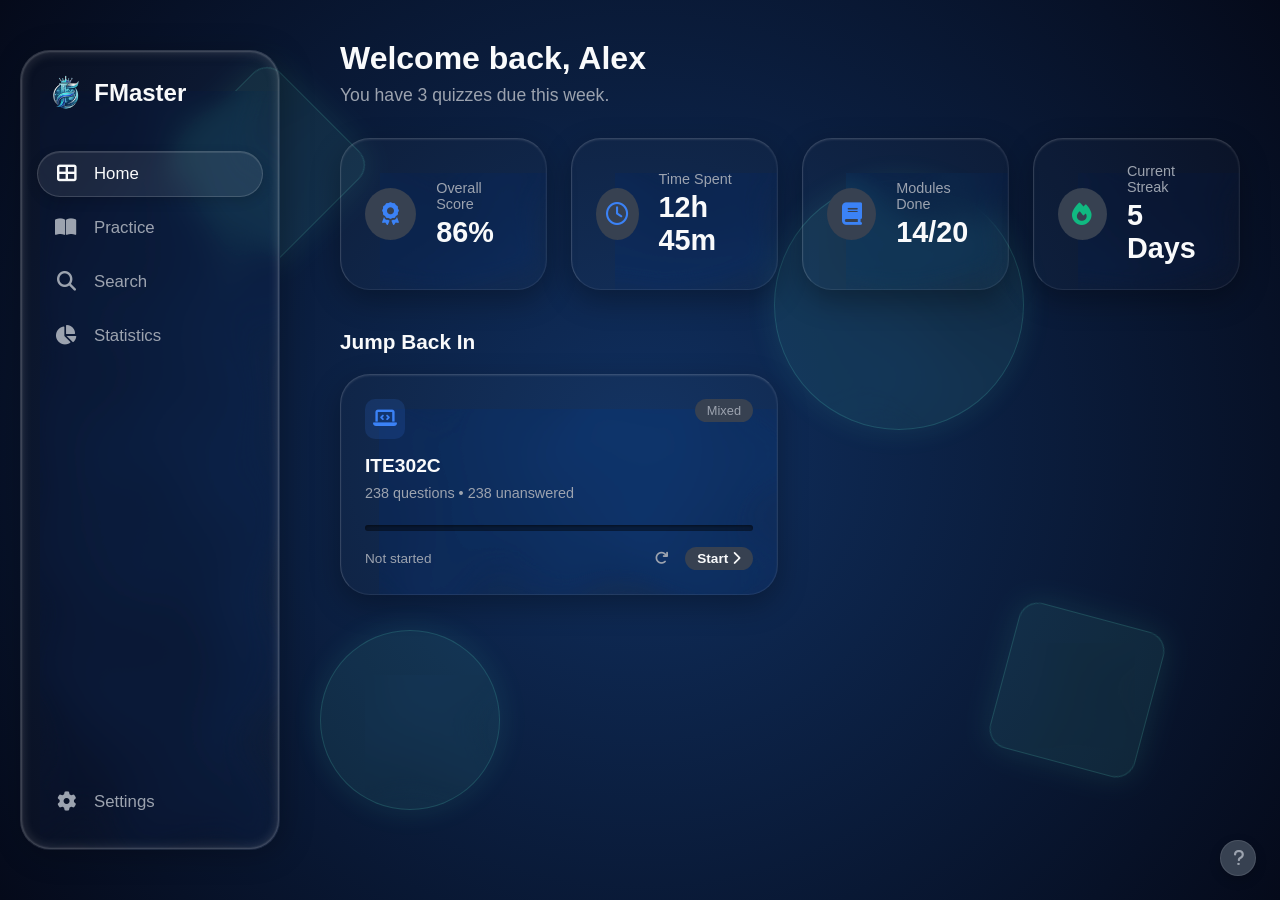
==== quiz-app/pc.html @ 0ef0d70b "Update carousel" ====
<!DOCTYPE html>
<html lang="en">

<head>
    <meta charset="UTF-8">
    <meta name="viewport" content="width=device-width, initial-scale=1.0, maximum-scale=1.0, user-scalable=no">
    <title>FMaster - Ultimate Study Platform</title>
    <script>
        // Chuyển hướng về Mobile nếu chiều rộng < 1024px HOẶC là màn hình cảm ứng
        // (Bảo vệ iPad Pro M1 luôn ở lại phiên bản index.html)
        if (window.innerWidth < 1024 || navigator.maxTouchPoints > 0) {
            window.location.href = "index.html";
        }
    </script>
    <link rel="stylesheet" href="css/stylePC.css">
    <!-- Font Awesome for Icons -->
    <link rel="stylesheet" href="https://cdnjs.cloudflare.com/ajax/libs/font-awesome/6.4.0/css/all.min.css">
</head>

<body>

    <!-- SVG Definitions for Liquid Glass Effect -->
    <svg style="display: none">
        <filter id="de-glass-distortion" x="0%" y="0%" width="100%" height="100%" filterUnits="objectBoundingBox">
            <feTurbulence type="fractalNoise" baseFrequency="0.01 0.01" numOctaves="1" seed="5" result="turbulence">
                <animate attributeName="seed" from="1" to="200" dur="8s" repeatCount="indefinite" />
            </feTurbulence>
            <feComponentTransfer in="turbulence" result="mapped">
                <feFuncR type="gamma" amplitude="1" exponent="10" offset="0.5" />
                <feFuncG type="gamma" amplitude="0" exponent="1" offset="0" />
                <feFuncB type="gamma" amplitude="0" exponent="1" offset="0.5" />
            </feComponentTransfer>
            <feGaussianBlur in="turbulence" stdDeviation="3" result="softMap" />
            <feSpecularLighting in="softMap" surfaceScale="5" specularConstant="1" specularExponent="100"
                lighting-color="white" result="specLight">
                <fePointLight x="-200" y="-200" z="300" />
            </feSpecularLighting>
            <feComposite in="specLight" operator="arithmetic" k1="0" k2="1" k3="1" k4="0" result="litImage" />
            <feDisplacementMap in="SourceGraphic" in2="softMap" scale="150" xChannelSelector="R" yChannelSelector="G" />
        </filter>
    </svg>

    <!-- Background 3D Geometric Shapes -->
    <div class="bg-shapes">
        <div class="shape cube cube-1"></div>
        <div class="shape cube cube-2"></div>
        <div class="shape sphere sphere-1"></div>
        <div class="shape sphere sphere-2"></div>
    </div>

    <!-- SIDEBAR -->
    <aside class="sidebar">
        <div class="logo">
            <img src="img/Logo.png" alt="FMaster Logo" style="height: 36px; width: auto; object-fit: contain;">
            <span>FMaster</span>
        </div>

        <nav class="nav-menu">
            <div class="nav-active-bg"></div>
            <button class="nav-item active" data-target="home-view">
                <i class="fas fa-th-large"></i> Home
            </button>
            <button class="nav-item" data-target="practice-view">
                <i class="fas fa-book-open"></i> Practice
            </button>
            <button class="nav-item" data-target="search-view">
                <i class="fas fa-search"></i> Search
            </button>
            <button class="nav-item" data-target="stats-view">
                <i class="fas fa-chart-pie"></i> Statistics
            </button>
        </nav>

        <button class="nav-item mt-auto" id="btn-settings">
            <i class="fas fa-cog"></i> Settings
        </button>
    </aside>

    <!-- MAIN CONTENT -->
    <main class="main-content">

        <!-- HOME VIEW -->
        <section id="home-view" class="view active">
            <div class="page-header">
                <h1>Welcome back, Alex</h1>
                <p>You have 3 quizzes due this week.</p>
            </div>

            <div class="stats-container">
                <div class="stat-card glass-panel">
                    <div class="stat-icon"><i class="fas fa-award"></i></div>
                    <div class="stat-info">
                        <span>Overall Score</span>
                        <h3>86%</h3>
                    </div>
                </div>
                <div class="stat-card glass-panel">
                    <div class="stat-icon"><i class="far fa-clock"></i></div>
                    <div class="stat-info">
                        <span>Time Spent</span>
                        <h3>12h 45m</h3>
                    </div>
                </div>
                <div class="stat-card glass-panel">
                    <div class="stat-icon"><i class="fas fa-book"></i></div>
                    <div class="stat-info">
                        <span>Modules Done</span>
                        <h3>14/20</h3>
                    </div>
                </div>
                <!-- Thẻ thống kê thứ 4 mới thêm -->
                <div class="stat-card glass-panel">
                    <div class="stat-icon" style="color: var(--success);"><i class="fas fa-fire"></i></div>
                    <div class="stat-info">
                        <span>Current Streak</span>
                        <h3>5 Days</h3>
                    </div>
                </div>
            </div>

            <h2 class="section-title">Jump Back In</h2>
            <div class="jump-back-grid">
                <div class="jump-card glass-panel jump-ite">
                    <div class="jump-header">
                        <div class="jump-icon"><i class="fas fa-laptop-code"></i></div>
                        <span class="jump-badge">Mixed</span>
                    </div>
                    <h3>ITE302C</h3>
                    <p id="jump-ite-subtitle">Total questions • Unfinished</p>
                    <div class="progress-track">
                        <div class="progress-fill" id="jump-ite-progress" style="width: 0%"></div>
                    </div>

                    <div id="jump-ite-resume-info"
                        style="display: none; margin-top: 16px; padding: 12px; background: rgba(255,255,255,0.03); border-radius: 8px; border: 1px solid rgba(255,255,255,0.05);">
                        <div style="font-size: 0.85rem; color: var(--text-muted); margin-bottom: 4px; font-weight: 600;"
                            id="resume-q-title">Resume at Question X:</div>
                        <div style="font-size: 0.9rem; color: var(--text-main); white-space: nowrap; overflow: hidden; text-overflow: ellipsis;"
                            id="resume-q-text">Loading...</div>
                    </div>

                    <div class="jump-footer" style="align-items: center; margin-top: 16px;">
                        <span id="jump-ite-status">Not started</span>
                        <div style="display:flex; gap:8px;">
                            <button id="btn-jump-restart" class="btn-ghost"
                                style="padding: 4px 8px; font-size: 0.85rem;" title="Restart"><i
                                    class="fas fa-redo"></i></button>
                            <button id="btn-jump-continue" class="btn-primary"
                                style="padding: 4px 12px; font-size: 0.85rem;">Start <i
                                    class="fas fa-chevron-right ml-1"></i></button>
                        </div>
                    </div>
                </div>
            </div>
        </section>

        <!-- PRACTICE VIEW -->
        <section id="practice-view" class="view">
            <div class="practice-header" style="justify-content: flex-end;">
                <div style="display:flex; gap: 12px; align-items: center; width: 100%; justify-content: flex-end;">
                    <div class="search-box practice-quick-search">
                        <input type="text" id="quick-search-input" placeholder="Search in quiz..." autocomplete="off">
                        <button class="btn-ghost" id="btn-quick-search" title="Search"><i
                                class="fas fa-search"></i></button>
                        <div id="quick-search-dropdown" class="quick-search-dropdown"></div>
                    </div>
                </div>
            </div>

            <div class="carousel-wrapper" id="carousel-container">
                <button class="carousel-arrow left-arrow" id="btn-carousel-prev" title="Previous Question">
                    <i class="fas fa-chevron-left"></i>
                </button>

                <div class="question-container glass-panel" id="question-card">
                    <div
                        style="display: flex; justify-content: space-between; align-items: flex-start; margin-bottom: 16px;">
                        <div class="question-indicator"
                            style="color: var(--text-muted); font-size: 0.85rem; font-weight: 600; letter-spacing: 1px; padding-top: 8px;">
                        </div>
                        <div style="display: flex; gap: 12px;">
                            <button class="btn-action" id="btn-favorite" title="Favorite">
                                <i class="fas fa-star"></i>
                            </button>
                            <button class="btn-action" id="btn-note" title="Note">
                                <i class="fas fa-sticky-note"></i>
                            </button>
                        </div>
                    </div>
                    <h2 class="question-text">
                        Which organelle is primarily responsible for the production of ATP (adenosine triphosphate) in a
                        eukaryotic cell?
                    </h2>

                    <div class="options-list">
                        <button class="option-btn">Mitochondria</button>
                        <button class="option-btn">Nucleus</button>
                        <button class="option-btn">Ribosome</button>
                        <button class="option-btn">Endoplasmic Reticulum</button>
                    </div>

                    <!-- Note Area -->
                    <div id="note-area-container"
                        style="display: none; margin-top: 16px; margin-bottom: 24px; animation: fadeIn 0.3s ease;">
                        <textarea id="question-note-textarea" placeholder="Type your notes here..." rows="3"></textarea>
                    </div>

                    <div class="practice-actions flex-center">
                        <button class="btn-primary" id="btn-submit" style="width: 200px;">Submit</button>
                    </div>
                </div>

                <button class="carousel-arrow right-arrow" id="btn-carousel-next" title="Next Question">
                    <i class="fas fa-chevron-right"></i>
                </button>
            </div>
        </section>

        <!-- SEARCH / BANK VIEW -->
        <section id="search-view" class="view">
            <div class="search-header flex justify-between items-center mb-6">
                <h1 style="font-size: 2rem; font-weight: 700;">Question Explorer</h1>
                <div class="search-box" id="main-search-container">
                    <input type="text" id="search-input" placeholder="Search keywords or ID..." autocomplete="off">
                    <button class="btn-ghost" id="btn-main-search" title="Search"><i class="fas fa-search"></i></button>
                </div>
            </div>

            <div class="filter-pills segmented-control" id="search-filter-pills">
                <div class="pill-active-bg"></div>
                <button class="pill active" data-filter="all">All</button>
                <button class="pill" data-filter="correct">Correct</button>
                <button class="pill" data-filter="incorrect">Incorrect</button>
                <button class="pill" data-filter="unanswered">Unanswered</button>
                <button class="pill" data-filter="favorites">Favorites</button>
                <button class="pill" data-filter="notes">Notes</button>
            </div>

            <div class="search-results" id="search-results-list">
                <!-- Dynamic search results go here -->
            </div>
        </section>

        <!-- STATISTICS VIEW -->
        <section id="stats-view" class="view">
            <div class="bank-header-row">
                <h1 style="font-size: 2rem; font-weight: 700;">Performance Dashboard</h1>
                <div class="filter-pills segmented-control" style="margin-bottom: 0;">
                    <div class="pill-active-bg"></div>
                    <button class="pill active">All Subjects</button>
                    <button class="pill">ITE302C</button>
                </div>
            </div>

            <!-- Detailed Metrics Grid (5 columns) -->
            <div class="stats-container grid-5">
                <div class="stat-card glass-panel flex-col-center" data-type="correct" style="cursor: pointer;">
                    <div class="stat-icon" style="color: var(--success);"><i class="fas fa-check"></i></div>
                    <h3 id="stat-correct">0</h3>
                    <span>Correct</span>
                </div>
                <div class="stat-card glass-panel flex-col-center" data-type="incorrect" style="cursor: pointer;">
                    <div class="stat-icon" style="color: var(--danger);"><i class="fas fa-times"></i></div>
                    <h3 id="stat-incorrect">0</h3>
                    <span>Incorrect</span>
                </div>
                <div class="stat-card glass-panel flex-col-center" data-type="unanswered" style="cursor: pointer;">
                    <div class="stat-icon" style="color: var(--text-muted);"><i class="fas fa-minus"></i></div>
                    <h3 id="stat-unanswered">0</h3>
                    <span>Unanswered</span>
                </div>
                <div class="stat-card glass-panel flex-col-center" data-type="favorites" style="cursor: pointer;">
                    <div class="stat-icon" style="color: #f59e0b;"><i class="fas fa-star"></i></div>
                    <h3 id="stat-favorites">0</h3>
                    <span>Favorites</span>
                </div>
                <div class="stat-card glass-panel flex-col-center" data-type="notes" style="cursor: pointer;">
                    <div class="stat-icon" style="color: var(--primary);"><i class="fas fa-sticky-note"></i></div>
                    <h3 id="stat-notes">0</h3>
                    <span>Notes</span>
                </div>
            </div>

            <h2 class="section-title mt-4">Accuracy Breakdown</h2>
            <div class="chart-container glass-panel">
                <div class="bar-chart" id="stats-chart">
                    <!-- Dynamic Bars go here -->
                </div>
            </div>
        </section>

    </main>

    <!-- Support Help Icon (Bottom Right) -->
    <div id="btn-help"
        style="position: fixed; bottom: 24px; right: 24px; width: 36px; height: 36px; background-color: var(--surface-highlight); border-radius: 50%; display: flex; align-items: center; justify-content: center; cursor: pointer; border: 1px solid rgba(255,255,255,0.1); box-shadow: 0 4px 12px rgba(0,0,0,0.2); z-index: 50;">
        <i class="fas fa-question" style="color: var(--text-muted); font-size: 1.1rem; transition: color 0.2s;"
            onmouseover="this.style.color='var(--text-main)'" onmouseout="this.style.color='var(--text-muted)'"></i>
    </div>

    <!-- Detail Modal -->
    <div id="detail-modal" class="modal-overlay">
        <div class="modal-content glass-panel">
            <div class="modal-header">
                <h2 id="modal-title">Details</h2>
                <button class="btn-ghost" id="btn-close-modal"><i class="fas fa-times"></i></button>
            </div>
            <div class="modal-body" id="modal-list">
                <!-- Items list -->
            </div>
        </div>
    </div>

    <!-- Confirm Reset Modal -->
    <div id="confirm-reset-modal" class="modal-overlay">
        <div class="modal-content glass-panel"
            style="width: 420px; text-align: center; background: rgba(15, 23, 42, 0.7); border: 1px solid rgba(255,255,255,0.05); padding: 32px 24px; box-shadow: 0 25px 50px -12px rgba(0,0,0,0.5);">
            <div class="modal-body" style="padding: 0;">
                <div
                    style="font-size: 3.5rem; color: var(--danger); margin-bottom: 20px; filter: drop-shadow(0 0 12px rgba(239, 68, 68, 0.4));">
                    <i class="fas fa-exclamation-circle"></i>
                </div>
                <h2 style="font-size: 1.5rem; margin-bottom: 12px; font-weight: 600;">Reset All Progress?</h2>
                <p style="color: var(--text-muted); margin-bottom: 28px; line-height: 1.5;">This action cannot be
                    undone. All your correct, incorrect, and unanswered statistics will be permanently wiped out.</p>
                <div style="display: flex; gap: 12px; justify-content: center;">
                    <button class="btn-ghost" id="btn-cancel-reset"
                        style="flex: 1; padding: 12px; border-radius: var(--radius-md); background: rgba(255,255,255,0.05);">Cancel</button>
                    <button class="btn-primary" id="btn-confirm-reset"
                        style="flex: 1; padding: 12px; border-radius: var(--radius-md); background: var(--danger); border-color: var(--danger); font-weight: 600;">Yes,
                        Reset</button>
                </div>
            </div>
        </div>
    </div>

    <!-- Help Modal -->
    <div id="help-modal" class="modal-overlay">
        <div class="modal-content glass-panel" style="width: 500px;">
            <div class="modal-header">
                <h2>Keyboard Shortcuts</h2>
                <button class="btn-ghost" id="btn-close-help-modal"><i class="fas fa-times"></i></button>
            </div>
            <div class="modal-body" style="padding: 20px;">
                <ul style="list-style: none; padding: 0; margin: 0; display: flex; flex-direction: column; gap: 16px;">
                    <li
                        style="display: flex; align-items: center; justify-content: space-between; border-bottom: 1px solid rgba(255,255,255,0.05); padding-bottom: 12px;">
                        <span style="color: var(--text-main);">Navigate Options</span>
                        <div style="display: flex; gap: 8px;">
                            <kbd
                                style="background: rgba(255,255,255,0.1); padding: 4px 10px; border-radius: 4px; border: 1px solid rgba(255,255,255,0.2); font-family: monospace;">↑</kbd>
                            <kbd
                                style="background: rgba(255,255,255,0.1); padding: 4px 10px; border-radius: 4px; border: 1px solid rgba(255,255,255,0.2); font-family: monospace;">↓</kbd>
                        </div>
                    </li>
                    <li
                        style="display: flex; align-items: center; justify-content: space-between; border-bottom: 1px solid rgba(255,255,255,0.05); padding-bottom: 12px;">
                        <span style="color: var(--text-main);">Select/Toggle Answer (Single & Multiple Choice)</span>
                        <kbd
                            style="background: rgba(255,255,255,0.1); padding: 4px 10px; border-radius: 4px; border: 1px solid rgba(255,255,255,0.2); font-family: monospace;">Enter</kbd>
                    </li>
                    <li
                        style="display: flex; align-items: center; justify-content: space-between; border-bottom: 1px solid rgba(255,255,255,0.05); padding-bottom: 12px;">
                        <span style="color: var(--text-main);">Submit Answer</span>
                        <kbd
                            style="background: rgba(255,255,255,0.1); padding: 4px 10px; border-radius: 4px; border: 1px solid rgba(255,255,255,0.2); font-family: monospace;">Space</kbd>
                    </li>
                    <li
                        style="display: flex; align-items: center; justify-content: space-between; border-bottom: 1px solid rgba(255,255,255,0.05); padding-bottom: 12px;">
                        <span style="color: var(--text-main);">Reveal Answer (No Score)</span>
                        <kbd
                            style="background: rgba(255,255,255,0.1); padding: 4px 10px; border-radius: 4px; border: 1px solid rgba(255,255,255,0.2); font-family: monospace;">Shift</kbd>
                    </li>
                    <li style="display: flex; align-items: center; justify-content: space-between;">
                        <span style="color: var(--text-main);">Previous/Next Question</span>
                        <div style="display: flex; gap: 8px;">
                            <kbd
                                style="background: rgba(255,255,255,0.1); padding: 4px 10px; border-radius: 4px; border: 1px solid rgba(255,255,255,0.2); font-family: monospace;">←</kbd>
                            <kbd
                                style="background: rgba(255,255,255,0.1); padding: 4px 10px; border-radius: 4px; border: 1px solid rgba(255,255,255,0.2); font-family: monospace;">→</kbd>
                        </div>
                    </li>
                </ul>
            </div>
        </div>
    </div>

    <!-- Toast Container -->
    <div id="toast-container"></div>

    <!-- Scripts -->
    <script src="js/pc.js"></script>
</body>

</html>
---- quiz-app/css/stylePC.css ----
:root {
    --bg-color: #0b1120;
    --sidebar-bg: #111827;
    --surface-color: #1f2937;
    --surface-highlight: #374151;

    --primary: #3b82f6;
    --primary-hover: #2563eb;
    --primary-subtle: rgba(59, 130, 246, 0.15);

    --cyan: #06b6d4;
    --success: #10b981;
    --danger: #ef4444;

    --text-main: #f9fafb;
    --text-muted: #9ca3af;

    --border-color: rgba(255, 255, 255, 0.05);

    --sidebar-width: 260px;
    --radius-md: 24px;
    --radius-lg: 30px;
    --radius-xl: 30px;
    --radius-full: 9999px;

    --glass-frost: 0.1;
    --glass-saturation: 1.2;
}

* {
    box-sizing: border-box;
    margin: 0;
    padding: 0;
    -ms-overflow-style: none;
    scrollbar-width: none;
    font-family: -apple-system, BlinkMacSystemFont, "Segoe UI", Roboto, Helvetica, Arial, sans-serif;
}

*::-webkit-scrollbar {
    display: none;
}

body {
    background: radial-gradient(circle at center, #103060 0%, #050A1A 100%);
    background-attachment: fixed;
    color: var(--text-main);
    display: flex;
    height: 100vh;
    overflow: hidden;
    position: relative;
    z-index: 0;
}

/* Background 3D Geometric Shapes */
.bg-shapes {
    position: absolute;
    top: 0;
    left: 0;
    width: 100%;
    height: 100%;
    overflow: hidden;
    z-index: -1;
    pointer-events: none;
}

.bg-shapes .shape {
    position: absolute;
    background: rgba(100, 255, 218, 0.08);
    /* Very subtle blue cyan glow */
    backdrop-filter: blur(8px) url(#de-glass-distortion);
    border: 1px solid rgba(100, 255, 218, 0.15);
    box-shadow: 0 0 30px rgba(100, 255, 218, 0.1);
}

.bg-shapes .cube {
    width: 150px;
    height: 150px;
    transform: rotate(45deg);
    border-radius: 20px;
}

.bg-shapes .sphere {
    border-radius: 50%;
}

.cube-1 {
    top: 10%;
    left: 15%;
    width: 200px;
    height: 200px;
}

.cube-2 {
    bottom: 15%;
    right: 10%;
    width: 120px;
    height: 120px;
    transform: rotate(15deg) !important;
}

.sphere-1 {
    top: 20%;
    right: 20%;
    width: 250px;
    height: 250px;
}

.sphere-2 {
    bottom: 10%;
    left: 25%;
    width: 180px;
    height: 180px;
}

/* Glass Panel Utility (Sidebar / Default) */
.glass-panel {
    background: rgba(255, 255, 255, 0.02);
    backdrop-filter: blur(15px) saturate(120%) url(#de-glass-distortion);
    -webkit-backdrop-filter: blur(15px) saturate(120%) url(#de-glass-distortion);
    border: 1px solid rgba(255, 255, 255, 0.08);
    border-top: 1px solid rgba(255, 255, 255, 0.15);
    border-left: 1px solid rgba(255, 255, 255, 0.15);
    box-shadow: 0 10px 30px rgba(0, 0, 0, 0.3), inset 0 1px 2px rgba(255, 255, 255, 0.1);
    transition: all 0.4s cubic-bezier(0.25, 1, 0.5, 1);
}

/* Typography & Utilities */
.text-cyan {
    color: var(--cyan);
}

.text-muted {
    color: var(--text-muted);
}

.text-primary {
    color: var(--primary);
}

.font-bold {
    font-weight: 700;
}

.font-semibold {
    font-weight: 600;
}

.mb-2 {
    margin-bottom: 8px;
}

.mb-4 {
    margin-bottom: 16px;
}

.mb-6 {
    margin-bottom: 24px;
}

.mt-4 {
    margin-top: 16px;
}

.flex {
    display: flex;
}

.items-center {
    align-items: center;
}

.justify-between {
    justify-content: space-between;
}

.gap-2 {
    gap: 8px;
}

.gap-4 {
    gap: 16px;
}

/* Layout */
.sidebar {
    width: var(--sidebar-width);
    background: rgba(255, 255, 255, 0.02);
    backdrop-filter: blur(20px) saturate(120%) url(#de-glass-distortion);
    -webkit-backdrop-filter: blur(20px) saturate(120%) url(#de-glass-distortion);
    border: 1px solid rgba(255, 255, 255, 0.08);
    border-top: 1px solid rgba(255, 255, 255, 0.15);
    border-left: 1px solid rgba(255, 255, 255, 0.15);
    display: flex;
    flex-direction: column;
    padding: 24px 16px;
    height: calc(100vh - 100px);
    margin: 50px 20px;
    border-radius: var(--radius-xl);
    box-shadow: inset 0 0 2px 1px #ffffff33, inset 0 0 10px 4px #ffffff1a, inset 0 4px 16px #11111a0d, 4px 4px 30px rgba(0, 0, 0, 0.25);
}

.main-content {
    flex: 1;
    display: flex;
    flex-direction: column;
    height: 100vh;
    overflow-y: auto;
    position: relative;
}

/* Sidebar Components */
.logo {
    display: flex;
    align-items: center;
    gap: 12px;
    font-size: 1.5rem;
    font-weight: 700;
    color: var(--text-main);
    margin-bottom: 40px;
    padding: 0 12px;
}

.logo-icon {
    width: 36px;
    height: 36px;
    background-color: var(--primary);
    border-radius: var(--radius-md);
    display: flex;
    align-items: center;
    justify-content: center;
    font-size: 1.2rem;
}

.nav-menu {
    display: flex;
    flex-direction: column;
    gap: 8px;
    flex: 1;
    position: relative;
}

.nav-active-bg {
    position: absolute;
    top: 0;
    left: 0;
    width: 100%;
    /* Default height for a nav item, though JS can update it if needed. 
       Usually padding 12px + line-height ~24px = 48px */
    height: 48px;
    background-color: rgba(255, 255, 255, 0.08);
    border: 1px solid rgba(255, 255, 255, 0.15);
    box-shadow: inset 0 1px 0 rgba(255, 255, 255, 0.1), 0 4px 12px rgba(0, 0, 0, 0.15);
    border-radius: var(--radius-full);
    transition: transform 0.4s cubic-bezier(0.34, 1.56, 0.64, 1);
    z-index: 0;
    pointer-events: none;
}

.nav-item {
    display: flex;
    align-items: center;
    gap: 16px;
    padding: 12px 16px;
    border-radius: var(--radius-full);
    color: var(--text-muted);
    font-size: 1.05rem;
    font-weight: 500;
    cursor: pointer;
    transition: all 0.2s;
    border: 1px solid transparent;
    background: transparent;
    text-align: left;
    width: 100%;
    position: relative;
    z-index: 1;
}

.nav-item:hover {
    color: var(--text-main);
    background-color: rgba(255, 255, 255, 0.05);
    transform: scale(0.98);
}

.nav-item.active {
    color: var(--text-main);
    background-color: transparent;
    border-color: transparent;
    box-shadow: none;
}

.nav-item i {
    font-size: 1.2rem;
    width: 24px;
    text-align: center;
}

/* Views Container */
.view {
    display: none;
    padding: 40px;
}

.view.active {
    display: block;
    animation: viewFadeIn 0.5s cubic-bezier(0.16, 1, 0.3, 1) forwards;
}

@keyframes viewFadeIn {
    from {
        opacity: 0;
        transform: scale(0.98) translateY(15px);
    }

    to {
        opacity: 1;
        transform: scale(1) translateY(0);
    }
}

/* Apple-style Staggered Animations */
.stagger-item {
    opacity: 0;
    transform: translateY(20px);
    animation: fadeUpStagger 0.6s cubic-bezier(0.16, 1, 0.3, 1) forwards;
}

@keyframes fadeUpStagger {
    to {
        opacity: 1;
        transform: translateY(0);
    }
}

.scale-in-item {
    opacity: 0;
    transform: scale(0.95);
    animation: scaleIn 0.5s cubic-bezier(0.16, 1, 0.3, 1) forwards;
}

@keyframes scaleIn {
    to {
        opacity: 1;
        transform: scale(1);
    }
}

/* Micro-interaction for buttons */
.btn-primary:active,
.btn-ghost:active,
.option-btn:active,
.pill:active,
.stat-card:active,
.jump-card:active {
    transform: scale(0.96);
    transition: transform 0.1s cubic-bezier(0.4, 0, 0.2, 1);
}

/* Dashboard Cards */
.page-header {
    margin-bottom: 32px;
}

.page-header h1 {
    font-size: 2rem;
    font-weight: 700;
    margin-bottom: 8px;
}

.page-header p {
    color: var(--text-muted);
    font-size: 1.1rem;
}

.stats-container {
    display: grid;
    grid-template-columns: repeat(4, 1fr);
    gap: 24px;
    margin-bottom: 40px;
}

.stat-card {
    border-radius: var(--radius-lg);
    padding: 24px;
    display: flex;
    align-items: center;
    gap: 20px;
    transition: transform 0.3s ease, box-shadow 0.3s ease;
}

.stat-card:hover {
    transform: translateY(-4px);
    box-shadow: 0 15px 35px rgba(0, 0, 0, 0.3);
    border-color: rgba(255, 255, 255, 0.2);
    background: rgba(255, 255, 255, 0.06);
}

.stat-icon {
    width: 52px;
    height: 52px;
    border-radius: 50%;
    background-color: var(--surface-highlight);
    display: flex;
    align-items: center;
    justify-content: center;
    font-size: 1.4rem;
    color: var(--primary);
}

.stat-info span {
    display: block;
    color: var(--text-muted);
    font-size: 0.9rem;
    margin-bottom: 4px;
}

.stat-info h3 {
    font-size: 1.8rem;
    font-weight: 700;
}

.section-title {
    font-size: 1.3rem;
    font-weight: 600;
    margin-bottom: 20px;
}

.jump-back-grid {
    display: grid;
    grid-template-columns: repeat(2, 1fr);
    gap: 24px;
}

.jump-card {
    border-radius: var(--radius-lg);
    padding: 24px;
    position: relative;
    cursor: pointer;
    transition: transform 0.3s ease, box-shadow 0.3s ease, border-color 0.3s ease;
}

.jump-card:hover {
    transform: translateY(-4px);
    box-shadow: 0 15px 35px rgba(0, 0, 0, 0.3);
    border-color: var(--primary);
    background: rgba(255, 255, 255, 0.06);
}

.jump-header {
    display: flex;
    justify-content: space-between;
    align-items: flex-start;
    margin-bottom: 16px;
}

.jump-icon {
    width: 40px;
    height: 40px;
    border-radius: 10px;
    background-color: var(--primary-subtle);
    color: var(--primary);
    display: flex;
    align-items: center;
    justify-content: center;
    font-size: 1.2rem;
}

.jump-badge {
    background-color: var(--surface-highlight);
    color: var(--text-muted);
    padding: 4px 12px;
    border-radius: var(--radius-full);
    font-size: 0.8rem;
}

.jump-card h3 {
    font-size: 1.2rem;
    margin-bottom: 8px;
}

.jump-card p {
    color: var(--text-muted);
    font-size: 0.9rem;
    margin-bottom: 24px;
}

.progress-track {
    width: 100%;
    height: 6px;
    background-color: rgba(0, 0, 0, 0.4);
    border-radius: var(--radius-full);
    margin-bottom: 12px;
    overflow: hidden;
    box-shadow: inset 0 1px 3px rgba(0, 0, 0, 0.5);
}

.progress-fill {
    height: 100%;
    background: linear-gradient(90deg, var(--cyan) 0%, #00F2FE 100%);
    border-radius: var(--radius-full);
    box-shadow: 0 0 10px rgba(0, 242, 254, 0.5);
}

.jump-footer {
    display: flex;
    justify-content: space-between;
    color: var(--text-muted);
    font-size: 0.85rem;
}

.jump-footer span:last-child {
    color: var(--text-main);
}

/* Quick Search Dropdown */

.quick-search-dropdown {
    position: absolute;
    top: calc(100% + 8px);
    right: 0;
    width: 320px;
    max-height: 300px;
    overflow-y: auto;
    background: rgba(15, 23, 42, 0.95);
    backdrop-filter: blur(16px) url(#de-glass-distortion);
    -webkit-backdrop-filter: blur(16px) url(#de-glass-distortion);
    border: 1px solid rgba(255, 255, 255, 0.1);
    border-radius: var(--radius-md);
    box-shadow: 0 10px 25px rgba(0, 0, 0, 0.5);
    z-index: 1000;
    display: none;
    flex-direction: column;
}

.quick-search-dropdown.active {
    display: flex;
    animation: fadeIn 0.2s ease;
}

.quick-search-item {
    padding: 12px 16px;
    border-bottom: 1px solid rgba(255, 255, 255, 0.05);
    cursor: pointer;
    transition: background 0.2s;
}

.quick-search-item:last-child {
    border-bottom: none;
}

.quick-search-item:hover {
    background: rgba(255, 255, 255, 0.1);
}

.quick-search-item h5 {
    margin: 0 0 4px 0;
    font-size: 0.9rem;
    font-weight: 600;
    color: var(--primary);
}

.quick-search-item p {
    margin: 0;
    font-size: 0.85rem;
    color: var(--text-muted);
    white-space: nowrap;
    overflow: hidden;
    text-overflow: ellipsis;
}

#question-note-textarea {
    width: 100%;
    background: rgba(15, 23, 42, 0.4);
    border: 1px solid rgba(255, 255, 255, 0.05);
    border-radius: var(--radius-md);
    padding: 16px;
    color: var(--text-main);
    font-size: 0.95rem;
    font-family: inherit;
    resize: vertical;
    outline: none;
    transition: all 0.3s ease;
}

#question-note-textarea:focus {
    border-color: var(--primary);
    background: rgba(15, 23, 42, 0.6);
    box-shadow: 0 0 15px rgba(59, 130, 246, 0.2);
}

#question-note-textarea::placeholder {
    color: var(--text-muted);
}

/* Practice View */
.practice-header {
    display: flex;
    justify-content: space-between;
    align-items: center;
    margin-bottom: 32px;
}

.question-indicator {
    font-weight: 600;
    color: var(--text-muted);
    letter-spacing: 1px;
    font-size: 0.9rem;
    text-transform: uppercase;
}

.timer {
    background-color: var(--surface-highlight);
    padding: 8px 16px;
    border-radius: var(--radius-full);
    font-size: 0.9rem;
    font-weight: 600;
}

.question-container {
    border-radius: var(--radius-xl);
    padding: 50px;
    max-width: 1200px;
    margin: 0 auto;
    background: rgba(255, 255, 255, 0.02) !important;
    backdrop-filter: blur(20px) saturate(120%) url(#de-glass-distortion) !important;
    -webkit-backdrop-filter: blur(20px) saturate(120%) url(#de-glass-distortion) !important;
    border: 1px solid rgba(255, 255, 255, 0.08) !important;
    border-top: 1px solid rgba(255, 255, 255, 0.15) !important;
    border-left: 1px solid rgba(255, 255, 255, 0.15) !important;
    box-shadow: inset 0 0 2px 1px #ffffff33, inset 0 0 10px 4px #ffffff1a, inset 0 4px 16px #11111a0d, 0 0 25px rgba(100, 255, 218, 0.08) !important;
}

.question-text {
    font-size: 1.5rem;
    font-weight: 600;
    line-height: 1.5;
    margin-bottom: 40px;
}

.options-list {
    display: flex;
    flex-direction: column;
    gap: 16px;
}

.option-btn {
    width: 100%;
    text-align: left;
    padding: 20px 24px;
    background-color: rgba(255, 255, 255, 0.03);
    backdrop-filter: blur(5px) url(#de-glass-distortion);
    -webkit-backdrop-filter: blur(5px) url(#de-glass-distortion);
    border: 1px solid rgba(255, 255, 255, 0.05);
    border-radius: var(--radius-md);
    color: var(--text-main);
    font-size: 1.1rem;
    cursor: pointer;
    transition: all 0.3s cubic-bezier(0.4, 0, 0.2, 1);
    font-weight: 500;
}

.option-btn:hover,
.option-btn.focused {
    border-color: rgba(100, 255, 218, 0.3);
    background-color: rgba(255, 255, 255, 0.06);
    transform: translateY(-2px);
    box-shadow: 0 4px 15px rgba(0, 0, 0, 0.2);
}

.option-btn.selected {
    border-color: #00F2FE;
    background-color: rgba(0, 242, 254, 0.08);
    box-shadow: 0 0 15px rgba(0, 242, 254, 0.4), inset 0 0 10px rgba(0, 242, 254, 0.1);
}

.option-btn.correct {
    border-color: var(--success) !important;
    background-color: rgba(16, 185, 129, 0.15) !important;
    box-shadow: 0 0 15px rgba(16, 185, 129, 0.3) !important;
}

.option-btn.incorrect {
    border-color: var(--danger) !important;
    background-color: rgba(239, 68, 68, 0.15) !important;
    box-shadow: 0 0 15px rgba(239, 68, 68, 0.3) !important;
}

.option-btn:disabled {
    cursor: default;
    transform: none !important;
}

.practice-actions {
    display: flex;
    justify-content: space-between;
    margin-top: 40px;
    max-width: 900px;
    margin: 40px auto 0;
}

.btn-ghost {
    background: transparent;
    color: var(--text-muted);
    border: none;
    font-size: 1rem;
    cursor: pointer;
    font-weight: 600;
}

.btn-action {
    background: rgba(255, 255, 255, 0.05);
    backdrop-filter: blur(12px) saturate(120%) url(#de-glass-distortion);
    -webkit-backdrop-filter: blur(12px) saturate(120%) url(#de-glass-distortion);
    border: 1px solid rgba(255, 255, 255, 0.1);
    border-top: 1px solid rgba(255, 255, 255, 0.2);
    box-shadow: inset 0 1px 0 rgba(255, 255, 255, 0.1), 0 4px 10px rgba(0, 0, 0, 0.1);
    color: var(--text-muted);
    width: 40px;
    height: 40px;
    border-radius: 50%;
    display: flex;
    align-items: center;
    justify-content: center;
    font-size: 1.1rem;
    cursor: pointer;
    transition: all 0.3s cubic-bezier(0.34, 1.56, 0.64, 1);
}

.btn-action:hover {
    background: rgba(255, 255, 255, 0.15);
    color: var(--text-main);
    transform: translateY(-2px);
    box-shadow: 0 6px 16px rgba(0, 0, 0, 0.2);
    border: 1px solid rgba(255, 255, 255, 0.3);
}

.btn-action:active {
    transform: scale(0.92);
}

.btn-primary {
    background: var(--surface-highlight);
    color: var(--text-main);
    padding: 12px 32px;
    border-radius: var(--radius-full);
    border: none;
    font-size: 1rem;
    cursor: pointer;
    font-weight: 600;
    transition: 0.2s;
}

.btn-primary:hover {
    background: var(--primary);
}

#btn-submit {
    background: rgba(15, 23, 42, 0.45);
    backdrop-filter: blur(24px) saturate(120%) url(#de-glass-distortion);
    -webkit-backdrop-filter: blur(24px) saturate(120%) url(#de-glass-distortion);
    border: 1px solid rgba(255, 255, 255, 0.15);
    border-top: 1px solid rgba(255, 255, 255, 0.3);
    box-shadow: inset 0 1px 0 rgba(255, 255, 255, 0.1), 0 4px 12px rgba(0, 0, 0, 0.2);
    color: var(--primary);
    transition: all 0.4s cubic-bezier(0.34, 1.56, 0.64, 1);
    font-weight: 600;
}

#btn-submit:hover {
    background: rgba(59, 130, 246, 0.25);
    transform: translateY(-2px) scale(1.02);
    box-shadow: inset 0 1px 0 rgba(255, 255, 255, 0.2), 0 8px 24px rgba(59, 130, 246, 0.3);
    border-color: rgba(59, 130, 246, 0.4);
    color: #fff;
}

/* Bank View */
.bank-header-row {
    display: flex;
    justify-content: space-between;
    align-items: center;
    margin-bottom: 32px;
}

/* --- Search View Styles --- */
.search-header {
    display: flex;
    justify-content: space-between;
    align-items: center;
    margin-bottom: 32px;
}

.search-header h1 {
    font-size: 2.2rem;
    font-weight: 700;
    margin: 0;
    color: var(--text-main);
}


.filter-pills {
    display: inline-flex;
    background: rgba(255, 255, 255, 0.02);
    backdrop-filter: blur(20px) saturate(120%) url(#de-glass-distortion);
    -webkit-backdrop-filter: blur(20px) saturate(120%) url(#de-glass-distortion);
    border: 1px solid rgba(255, 255, 255, 0.08);
    border-top: 1px solid rgba(255, 255, 255, 0.15);
    border-left: 1px solid rgba(255, 255, 255, 0.15);
    border-radius: var(--radius-full);
    padding: 6px;
    position: relative;
    box-shadow: inset 0 1px 2px rgba(255, 255, 255, 0.1), 0 4px 15px rgba(0, 0, 0, 0.1);
    margin-bottom: 24px;
}

.pill-active-bg {
    position: absolute;
    top: 6px;
    bottom: 6px;
    left: 0;
    width: 0;
    background: linear-gradient(135deg, rgba(255, 255, 255, 0.12) 0%, rgba(255, 255, 255, 0.03) 100%);
    backdrop-filter: blur(10px) url(#de-glass-distortion);
    -webkit-backdrop-filter: blur(10px) url(#de-glass-distortion);
    border: 1px solid rgba(255, 255, 255, 0.2);
    border-radius: var(--radius-full);
    box-shadow: 0 4px 15px rgba(0, 0, 0, 0.2), inset 0 1px 1px rgba(255, 255, 255, 0.3);
    transition: all 0.4s cubic-bezier(0.25, 1, 0.5, 1);
    z-index: 1;
    pointer-events: none;
}

.pill {
    padding: 8px 24px;
    border-radius: var(--radius-full);
    background-color: transparent;
    color: var(--text-muted);
    border: none;
    cursor: pointer;
    font-weight: 600;
    font-size: 0.95rem;
    transition: color 0.3s ease;
    text-align: center;
    position: relative;
    z-index: 2;
    min-width: 120px;
    outline: none;
}

.pill:hover {
    color: var(--text-main);
}

.pill.active {
    color: #fff;
    text-shadow: 0 1px 2px rgba(0, 0, 0, 0.3);
}

.data-table {
    width: 100%;
    border-collapse: collapse;
    border-radius: var(--radius-lg);
    overflow: hidden;
}

.data-table th,
.data-table td {
    padding: 16px 24px;
    text-align: left;
    border-bottom: 1px solid var(--border-color);
}

.data-table th {
    color: var(--text-muted);
    font-weight: 600;
    font-size: 0.9rem;
}

.data-table tr:last-child td {
    border-bottom: none;
}

.data-table tbody tr {
    transition: background-color 0.2s;
    cursor: pointer;
}

.data-table tbody tr:hover {
    background-color: var(--surface-highlight);
}

.module-name {
    font-weight: 600;
    font-size: 1.05rem;
}

.diff-badge {
    padding: 4px 12px;
    border-radius: var(--radius-full);
    font-size: 0.8rem;
    font-weight: 600;
}

.diff-hard {
    background-color: rgba(239, 68, 68, 0.1);
    color: var(--danger);
}

.diff-medium {
    background-color: rgba(59, 130, 246, 0.1);
    color: var(--primary);
}

.diff-easy {
    background-color: rgba(16, 185, 129, 0.1);
    color: var(--success);
}

/* --- Statistics View Styles --- */
.grid-5 {
    display: grid;
    grid-template-columns: repeat(5, 1fr);
    gap: 24px;
    margin-top: 24px;
}

.flex-col-center {
    display: flex;
    flex-direction: column;
    text-align: center;
    justify-content: center;
    align-items: center;
    gap: 12px;
    padding: 24px;
    border-radius: var(--radius-lg);
}

.flex-col-center .stat-icon {
    width: 64px;
    height: 64px;
    font-size: 1.8rem;
    background: rgba(255, 255, 255, 0.05);
    border-radius: 50%;
    display: flex;
    align-items: center;
    justify-content: center;
}

.flex-col-center h3 {
    font-size: 2.2rem;
    margin: 0;
}

.flex-col-center span {
    color: var(--text-muted);
    font-size: 0.95rem;
    font-weight: 500;
}

.chart-container {
    padding: 40px;
    border-radius: var(--radius-xl);
    margin-top: 24px;
}

.bar-chart {
    display: flex;
    justify-content: space-around;
    align-items: flex-end;
    height: 300px;
    padding-top: 40px;
    border-bottom: 2px solid rgba(255, 255, 255, 0.1);
}

.bar-group {
    display: flex;
    flex-direction: column;
    align-items: center;
    justify-content: flex-end;
    height: 100%;
    width: 80px;
}

.bar {
    width: 48px;
    background: linear-gradient(to top, rgba(59, 130, 246, 0.5), var(--cyan));
    border-radius: 8px 8px 0 0;
    position: relative;
    transition: height 0.8s cubic-bezier(0.4, 0, 0.2, 1);
    box-shadow: 0 0 20px rgba(6, 182, 212, 0.3);
    display: flex;
    justify-content: center;
    border: 1px solid rgba(255, 255, 255, 0.2);
    border-bottom: none;
}

.bar.bar-success {
    background: linear-gradient(to top, rgba(16, 185, 129, 0.5), #34d399);
    box-shadow: 0 0 20px rgba(52, 211, 153, 0.3);
}

.bar span {
    position: absolute;
    top: -35px;
    font-weight: 700;
    font-size: 1.1rem;
    color: var(--text-main);
    text-shadow: 0 2px 4px rgba(0, 0, 0, 0.5);
}

.bar-label {
    margin-top: 20px;
    font-size: 0.95rem;
    color: var(--text-muted);
    font-weight: 600;
    text-align: center;
}

/* --- Modal Styles --- */
.modal-overlay {
    position: fixed;
    top: 0;
    left: 0;
    width: 100vw;
    height: 100vh;
    background: rgba(15, 23, 42, 0.6);
    backdrop-filter: blur(16px) url(#de-glass-distortion);
    -webkit-backdrop-filter: blur(16px) url(#de-glass-distortion);
    display: flex;
    align-items: center;
    justify-content: center;
    z-index: 1000;
    opacity: 0;
    pointer-events: none;
    transition: opacity 0.3s cubic-bezier(0.16, 1, 0.3, 1);
}

.modal-overlay.active {
    opacity: 1;
    pointer-events: auto;
}

.modal-content {
    width: 600px;
    max-width: 90%;
    max-height: 80vh;
    display: flex;
    flex-direction: column;
    padding: 24px;
    border-radius: var(--radius-xl);
    transform: scale(0.95) translateY(10px);
    transition: transform 0.3s cubic-bezier(0.16, 1, 0.3, 1);
}

.modal-overlay.active .modal-content {
    transform: scale(1) translateY(0);
}

.modal-header {
    display: flex;
    justify-content: space-between;
    align-items: center;
    border-bottom: 1px solid rgba(255, 255, 255, 0.1);
    padding-bottom: 16px;
    margin-bottom: 16px;
}

.modal-header h2 {
    margin: 0;
    font-size: 1.5rem;
}

.modal-body {
    overflow-y: auto;
    display: flex;
    flex-direction: column;
    gap: 16px;
}

.detail-item {
    background: rgba(255, 255, 255, 0.03);
    padding: 16px;
    border-radius: var(--radius-md);
    border: 1px solid rgba(255, 255, 255, 0.05);
}

.detail-item h4 {
    margin: 0 0 8px 0;
    font-size: 1rem;
    color: var(--text-main);
}

.detail-item p {
    margin: 0;
    font-size: 0.9rem;
    color: var(--text-muted);
}

.search-results {
    display: flex;
    flex-direction: column;
    gap: 12px;
}

.search-result-item {
    padding: 16px 20px;
    background: rgba(255, 255, 255, 0.02);
    backdrop-filter: blur(20px) saturate(120%) url(#de-glass-distortion);
    -webkit-backdrop-filter: blur(20px) saturate(120%) url(#de-glass-distortion);
    border: 1px solid rgba(255, 255, 255, 0.08);
    border-top: 1px solid rgba(255, 255, 255, 0.15);
    border-left: 1px solid rgba(255, 255, 255, 0.15);
    border-radius: var(--radius-lg);
    cursor: pointer;
    transition: all 0.4s cubic-bezier(0.25, 1, 0.5, 1);
    box-shadow: 0 4px 15px rgba(0, 0, 0, 0.15);
}

.search-result-item:hover {
    background: rgba(255, 255, 255, 0.05);
    border-color: rgba(255, 255, 255, 0.2);
    transform: translateY(-3px) scale(1.01);
    box-shadow: 0 15px 35px rgba(0, 0, 0, 0.3), inset 0 1px 2px rgba(255, 255, 255, 0.1);
}

/* Style for Search Box in Question Explorer */
.search-box {
    position: relative;
    display: flex;
    align-items: center;
    background: rgba(255, 255, 255, 0.02);
    backdrop-filter: blur(20px) saturate(120%) url(#de-glass-distortion);
    -webkit-backdrop-filter: blur(20px) saturate(120%) url(#de-glass-distortion);
    border: 1px solid rgba(255, 255, 255, 0.08);
    border-top: 1px solid rgba(255, 255, 255, 0.15);
    border-left: 1px solid rgba(255, 255, 255, 0.15);
    border-radius: var(--radius-full);
    padding: 0 8px;
    transition: all 0.3s cubic-bezier(0.4, 0, 0.2, 1);
    overflow: visible;
}

.search-box.active {
    background: rgba(15, 23, 42, 0.6);
    border-color: var(--primary);
    box-shadow: 0 0 15px rgba(59, 130, 246, 0.2);
}

.search-box input {
    width: 0;
    padding: 0;
    opacity: 0;
    background: transparent;
    border: none;
    outline: none;
    color: var(--text-main);
    transition: all 0.3s cubic-bezier(0.4, 0, 0.2, 1);
    font-size: 0.95rem;
}

.search-box.active input {
    width: 250px;
    padding: 10px 10px 10px 16px;
    opacity: 1;
}

.search-box .btn-ghost {
    background: transparent;
    color: var(--text-muted);
    border: none;
    font-size: 1.1rem;
    cursor: pointer;
    font-weight: 600;
    width: 38px;
    height: 38px;
    display: flex;
    align-items: center;
    justify-content: center;
    border-radius: 50%;
    transition: 0.2s;
    margin: 4px 0;
}

.search-box .btn-ghost:hover {
    color: var(--text-main);
    background: rgba(255, 255, 255, 0.1);
}

.search-box.active .btn-ghost {
    color: var(--primary);
}

.search-result-item .badge {
    font-size: 0.75rem;
    padding: 4px 10px;
    border-radius: 12px;
    font-weight: 600;
    display: inline-flex;
    align-items: center;
    justify-content: center;
}

/* --- Toast Notification --- */
#toast-container {
    position: fixed;
    bottom: 24px;
    right: 24px;
    display: flex;
    flex-direction: column;
    gap: 12px;
    z-index: 9999;
    pointer-events: none;
}

.toast {
    background: rgba(15, 23, 42, 0.45);
    backdrop-filter: blur(24px) saturate(120%) url(#de-glass-distortion);
    -webkit-backdrop-filter: blur(24px) saturate(120%) url(#de-glass-distortion);
    border: 1px solid rgba(255, 255, 255, 0.1);
    border-top: 1px solid rgba(255, 255, 255, 0.2);
    border-left: 4px solid var(--danger);
    color: var(--text-main);
    padding: 16px 20px;
    border-radius: var(--radius-md);
    box-shadow: inset 0 1px 0 rgba(255, 255, 255, 0.1), 0 8px 32px rgba(0, 0, 0, 0.3);
    display: flex;
    align-items: center;
    gap: 12px;
    transform: translateX(120%);
    opacity: 0;
    animation: toastSlideIn 0.4s cubic-bezier(0.34, 1.56, 0.64, 1) forwards;
}

.toast.toast-warning {
    border-left-color: #f59e0b;
}

.toast.toast-info {
    border-left-color: var(--primary);
}

.toast.toast-correct {
    border-left-color: var(--success);
    background: rgba(16, 185, 129, 0.1);
    border-top: 1px solid rgba(16, 185, 129, 0.3);
}

.toast.toast-incorrect {
    border-left-color: var(--danger);
    background: rgba(239, 68, 68, 0.1);
    border-top: 1px solid rgba(239, 68, 68, 0.3);
}

.toast.toast-hiding {
    animation: toastFadeOut 0.3s forwards;
}

@keyframes toastSlideIn {
    to {
        transform: translateX(0);
        opacity: 1;
    }
}

@keyframes toastFadeOut {
    to {
        transform: translateY(10px);
        opacity: 0;
    }
}

/* Carousel Flashcard UI */
.carousel-wrapper {
    position: relative;
    display: flex;
    align-items: center;
    justify-content: center;
    width: 100%;
    margin-top: 20px;
    gap: 24px;
}

.carousel-wrapper .question-container {
    width: 100%;
    max-width: 800px;
    margin: 0;
    transition: transform 0.5s cubic-bezier(0.25, 1, 0.5, 1), opacity 0.5s ease;
    padding: 32px;
}

/* Animations */
.slide-in-right {
    animation: slideInRight 0.5s cubic-bezier(0.25, 1, 0.5, 1) forwards;
}

.slide-in-left {
    animation: slideInLeft 0.5s cubic-bezier(0.25, 1, 0.5, 1) forwards;
}

@keyframes slideInRight {
    0% {
        transform: translateX(60px) scale(0.98);
        opacity: 0;
    }

    100% {
        transform: translateX(0) scale(1);
        opacity: 1;
    }
}

@keyframes slideInLeft {
    0% {
        transform: translateX(-60px) scale(0.98);
        opacity: 0;
    }

    100% {
        transform: translateX(0) scale(1);
        opacity: 1;
    }
}

.carousel-arrow {
    position: relative;
    flex-shrink: 0;
    width: 56px;
    height: 56px;
    border-radius: 50%;
    background: rgba(15, 23, 42, 0.45);
    backdrop-filter: blur(24px) saturate(120%) url(#de-glass-distortion);
    -webkit-backdrop-filter: blur(24px) saturate(120%) url(#de-glass-distortion);
    border: 1px solid rgba(255, 255, 255, 0.15);
    color: var(--text-main);
    display: flex;
    justify-content: center;
    align-items: center;
    font-size: 1.5rem;
    cursor: pointer;
    box-shadow: 0 4px 15px rgba(0, 0, 0, 0.2), inset 0 1px 1px rgba(255, 255, 255, 0.1);
    transition: all 0.3s cubic-bezier(0.34, 1.56, 0.64, 1);
    z-index: 10;
}

.carousel-arrow:hover {
    background: rgba(59, 130, 246, 0.25);
    border-color: rgba(59, 130, 246, 0.4);
    box-shadow: 0 8px 25px rgba(59, 130, 246, 0.3), inset 0 1px 1px rgba(255, 255, 255, 0.2);
    transform: scale(1.1);
}

.carousel-arrow:active {
    transform: scale(0.95);
}

.carousel-arrow.disabled {
    opacity: 0.3;
    pointer-events: none;
    cursor: not-allowed;
}

@media (max-width: 1000px) {
    .carousel-wrapper {
        gap: 12px;
    }

    .carousel-arrow {
        width: 48px;
        height: 48px;
        font-size: 1.2rem;
    }

    .carousel-wrapper .question-container {
        padding: 24px;
    }
}

.flex-center {
    display: flex;
    justify-content: center;
    align-items: center;
}
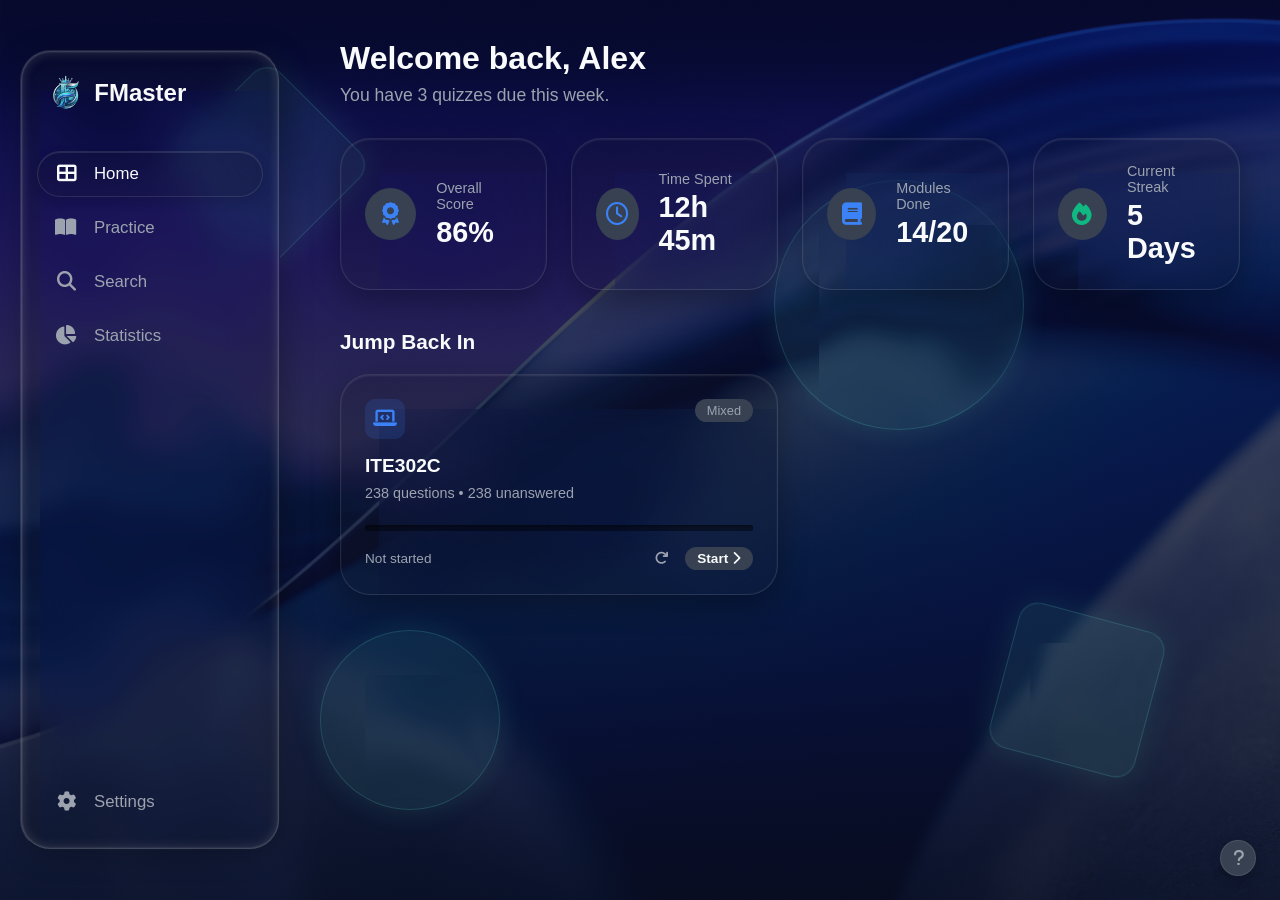
==== commit 53110ecb: "dark theme" ====
--- a/quiz-app/pc.html
+++ b/quiz-app/pc.html
@@ -15,6 +15,8 @@
     <link rel="stylesheet" href="css/stylePC.css">
     <!-- Font Awesome for Icons -->
     <link rel="stylesheet" href="https://cdnjs.cloudflare.com/ajax/libs/font-awesome/6.4.0/css/all.min.css">
+    <!-- Favicon -->
+    <link rel="icon" href="img/Logo.png" type="image/png">
 </head>
 
 <body>
@@ -167,6 +169,39 @@
                 </div>
             </div>
 
+            <!-- Real-time Progress Bar -->
+            <div class="practice-progress-container"
+                style="padding: 0; margin: 0px auto 0px auto; display: flex; flex-direction: column; gap: 12px; width: 100%; max-width: 800px; border: none;">
+                <div class="progress-bar-track"
+                    style="width: 100%; height: 8px; background: rgba(255,255,255,0.1); border-radius: 4px; overflow: hidden; box-shadow: inset 0 1px 3px rgba(0,0,0,0.2);">
+                    <div class="progress-bar-fill" id="practice-progress-fill"
+                        style="height: 100%; width: 0%; background: linear-gradient(90deg, #00F2FE, #4FACFE); border-radius: 4px; transition: width 0.4s ease;">
+                    </div>
+                </div>
+                <div style="display: flex; justify-content: space-between; align-items: center; width: 100%;">
+                    <div class="progress-text" style="font-size: 0.85rem; color: var(--text-muted); font-weight: 500;">
+                        Progress: <span id="practice-progress-text">0 / 0</span>
+                    </div>
+                    <div class="progress-stats" style="display: flex; gap: 16px;">
+                        <div class="stat-badge"
+                            style="display: flex; align-items: center; gap: 6px; font-size: 0.9rem; font-weight: 600;">
+                            <i class="fas fa-circle" style="color: var(--text-muted); font-size: 0.6rem;"></i>
+                            <span id="practice-stat-unanswered" style="color: var(--text-main);">0</span>
+                        </div>
+                        <div class="stat-badge"
+                            style="display: flex; align-items: center; gap: 6px; font-size: 0.9rem; font-weight: 600;">
+                            <i class="fas fa-check-circle" style="color: var(--success);"></i>
+                            <span id="practice-stat-correct" style="color: var(--success);">0</span>
+                        </div>
+                        <div class="stat-badge"
+                            style="display: flex; align-items: center; gap: 6px; font-size: 0.9rem; font-weight: 600;">
+                            <i class="fas fa-times-circle" style="color: var(--danger);"></i>
+                            <span id="practice-stat-incorrect" style="color: var(--danger);">0</span>
+                        </div>
+                    </div>
+                </div>
+            </div>
+
             <div class="carousel-wrapper" id="carousel-container">
                 <button class="carousel-arrow left-arrow" id="btn-carousel-prev" title="Previous Question">
                     <i class="fas fa-chevron-left"></i>
@@ -329,6 +364,28 @@
                     <button class="btn-primary" id="btn-confirm-reset"
                         style="flex: 1; padding: 12px; border-radius: var(--radius-md); background: var(--danger); border-color: var(--danger); font-weight: 600;">Yes,
                         Reset</button>
+                </div>
+            </div>
+        </div>
+    </div>
+
+    <!-- Settings Modal -->
+    <div id="settings-modal" class="modal-overlay">
+        <div class="modal-content glass-panel" style="width: 400px; padding: 24px;">
+            <div class="modal-header">
+                <h2 style="font-size: 1.5rem; font-weight: 600;"><i class="fas fa-cog"></i> Settings</h2>
+                <button class="icon-btn" id="btn-close-settings"><i class="fas fa-times"></i></button>
+            </div>
+            <div style="margin-top: 24px;">
+                <div style="display: flex; justify-content: space-between; align-items: center; padding: 16px; background: var(--surface-color); border-radius: 12px; border: 1px solid var(--border-color);">
+                    <div style="display: flex; align-items: center; gap: 12px;">
+                        <i class="fas fa-sun" style="font-size: 1.2rem; color: var(--primary);"></i>
+                        <span style="font-size: 1.1rem; font-weight: 500;">Light Theme</span>
+                    </div>
+                    <label class="switch">
+                        <input type="checkbox" id="theme-toggle">
+                        <span class="slider round"></span>
+                    </label>
                 </div>
             </div>
         </div>
--- a/quiz-app/css/stylePC.css
+++ b/quiz-app/css/stylePC.css
@@ -41,8 +41,8 @@
 }
 
 body {
-    background: radial-gradient(circle at center, #103060 0%, #050A1A 100%);
-    background-attachment: fixed;
+    background: linear-gradient(rgba(10, 15, 30, 0.6), rgba(10, 15, 30, 0.8)), url('../img/dark_theme.jpeg') no-repeat center center fixed;
+    background-size: cover;
     color: var(--text-main);
     display: flex;
     height: 100vh;
@@ -114,12 +114,12 @@
 
 /* Glass Panel Utility (Sidebar / Default) */
 .glass-panel {
-    background: rgba(255, 255, 255, 0.02);
-    backdrop-filter: blur(15px) saturate(120%) url(#de-glass-distortion);
-    -webkit-backdrop-filter: blur(15px) saturate(120%) url(#de-glass-distortion);
-    border: 1px solid rgba(255, 255, 255, 0.08);
-    border-top: 1px solid rgba(255, 255, 255, 0.15);
-    border-left: 1px solid rgba(255, 255, 255, 0.15);
+    background: rgba(21, 21, 21, 0.142);
+    backdrop-filter: blur(60px) saturate(120%) url(#de-glass-distortion);
+    -webkit-backdrop-filter: blur(60px) saturate(120%) url(#de-glass-distortion);
+    border: 1px solid rgba(255, 255, 255, 0.12);
+    border-top: 1px solid rgba(255, 255, 255, 0.1);
+    border-left: 1px solid rgba(255, 255, 255, 0.1);
     box-shadow: 0 10px 30px rgba(0, 0, 0, 0.3), inset 0 1px 2px rgba(255, 255, 255, 0.1);
     transition: all 0.4s cubic-bezier(0.25, 1, 0.5, 1);
 }
@@ -184,12 +184,13 @@
 /* Layout */
 .sidebar {
     width: var(--sidebar-width);
-    background: rgba(255, 255, 255, 0.02);
+    background: rgba(21, 21, 21, 0.142);
     backdrop-filter: blur(20px) saturate(120%) url(#de-glass-distortion);
     -webkit-backdrop-filter: blur(20px) saturate(120%) url(#de-glass-distortion);
-    border: 1px solid rgba(255, 255, 255, 0.08);
-    border-top: 1px solid rgba(255, 255, 255, 0.15);
-    border-left: 1px solid rgba(255, 255, 255, 0.15);
+    border: 1px solid rgba(21, 21, 21, 0.142);
+    ;
+    border-top: 1px solid rgba(255, 255, 255, 0.1);
+    border-left: 1px solid rgba(255, 255, 255, 0.1);
     display: flex;
     flex-direction: column;
     padding: 24px 16px;
@@ -247,8 +248,9 @@
     /* Default height for a nav item, though JS can update it if needed. 
        Usually padding 12px + line-height ~24px = 48px */
     height: 48px;
-    background-color: rgba(255, 255, 255, 0.08);
-    border: 1px solid rgba(255, 255, 255, 0.15);
+    background-color: rgba(21, 21, 21, 0.142);
+    ;
+    border: 1px solid rgba(255, 255, 255, 0.1);
     box-shadow: inset 0 1px 0 rgba(255, 255, 255, 0.1), 0 4px 12px rgba(0, 0, 0, 0.15);
     border-radius: var(--radius-full);
     transition: transform 0.4s cubic-bezier(0.34, 1.56, 0.64, 1);
@@ -277,7 +279,7 @@
 
 .nav-item:hover {
     color: var(--text-main);
-    background-color: rgba(255, 255, 255, 0.05);
+    background-color: rgba(255, 255, 255, 0.1);
     transform: scale(0.98);
 }
 
@@ -390,8 +392,8 @@
 .stat-card:hover {
     transform: translateY(-4px);
     box-shadow: 0 15px 35px rgba(0, 0, 0, 0.3);
-    border-color: rgba(255, 255, 255, 0.2);
-    background: rgba(255, 255, 255, 0.06);
+    border-color: rgba(255, 255, 255, 0.1);
+    background: rgba(255, 255, 255, 0.1);
 }
 
 .stat-icon {
@@ -442,7 +444,7 @@
     transform: translateY(-4px);
     box-shadow: 0 15px 35px rgba(0, 0, 0, 0.3);
     border-color: var(--primary);
-    background: rgba(255, 255, 255, 0.06);
+    background: rgba(255, 255, 255, 0.1);
 }
 
 .jump-header {
@@ -593,6 +595,8 @@
 
 /* Practice View */
 .practice-header {
+    position: relative;
+    z-index: 50;
     display: flex;
     justify-content: space-between;
     align-items: center;
@@ -620,12 +624,14 @@
     padding: 50px;
     max-width: 1200px;
     margin: 0 auto;
-    background: rgba(255, 255, 255, 0.02) !important;
+    background: rgba(21, 21, 21, 0.142);
+    !important;
     backdrop-filter: blur(20px) saturate(120%) url(#de-glass-distortion) !important;
     -webkit-backdrop-filter: blur(20px) saturate(120%) url(#de-glass-distortion) !important;
-    border: 1px solid rgba(255, 255, 255, 0.08) !important;
-    border-top: 1px solid rgba(255, 255, 255, 0.15) !important;
-    border-left: 1px solid rgba(255, 255, 255, 0.15) !important;
+    border: 1px solid rgba(21, 21, 21, 0.142);
+    !important;
+    border-top: 1px solid rgba(255, 255, 255, 0.1) !important;
+    border-left: 1px solid rgba(255, 255, 255, 0.1) !important;
     box-shadow: inset 0 0 2px 1px #ffffff33, inset 0 0 10px 4px #ffffff1a, inset 0 4px 16px #11111a0d, 0 0 25px rgba(100, 255, 218, 0.08) !important;
 }
 
@@ -643,9 +649,12 @@
 }
 
 .option-btn {
+    display: flex;
+    align-items: center;
+    gap: 16px;
     width: 100%;
     text-align: left;
-    padding: 20px 24px;
+    padding: 16px 24px;
     background-color: rgba(255, 255, 255, 0.03);
     backdrop-filter: blur(5px) url(#de-glass-distortion);
     -webkit-backdrop-filter: blur(5px) url(#de-glass-distortion);
@@ -658,10 +667,65 @@
     font-weight: 500;
 }
 
+.option-indicator {
+    flex-shrink: 0;
+    width: 38px;
+    height: 38px;
+    border-radius: 50%;
+    display: flex;
+    align-items: center;
+    justify-content: center;
+    font-weight: 700;
+    font-size: 1.1rem;
+    color: var(--text-muted);
+    background: rgba(255, 255, 255, 0.03);
+    backdrop-filter: blur(12px) saturate(120%) url(#de-glass-distortion);
+    -webkit-backdrop-filter: blur(12px) saturate(120%) url(#de-glass-distortion);
+    border: 1px solid rgba(255, 255, 255, 0.1);
+    box-shadow: inset 0 1px 1px rgba(255, 255, 255, 0.05), 0 4px 10px rgba(0, 0, 0, 0.1);
+    transition: all 0.3s cubic-bezier(0.4, 0, 0.2, 1);
+}
+
+.option-text {
+    flex: 1;
+    font-size: 1.1rem;
+    line-height: 1.4;
+}
+
+.option-btn:hover .option-indicator,
+.option-btn.focused .option-indicator {
+    color: #fff;
+    border-color: rgba(100, 255, 218, 0.5);
+    background: rgba(100, 255, 218, 0.15);
+    box-shadow: inset 0 1px 1px rgba(100, 255, 218, 0.2), 0 0 15px rgba(100, 255, 218, 0.3);
+}
+
+.option-btn.selected .option-indicator {
+    color: #fff;
+    border-color: #00F2FE;
+    background: rgba(0, 242, 254, 0.2);
+    box-shadow: inset 0 1px 1px rgba(0, 242, 254, 0.2), 0 0 15px rgba(0, 242, 254, 0.5);
+}
+
+.option-btn.correct .option-indicator {
+    color: #fff;
+    border-color: var(--success);
+    background: rgba(16, 185, 129, 0.2);
+    box-shadow: inset 0 1px 1px rgba(16, 185, 129, 0.2), 0 0 15px rgba(16, 185, 129, 0.4);
+}
+
+.option-btn.incorrect .option-indicator {
+    color: #fff;
+    border-color: var(--danger);
+    background: rgba(239, 68, 68, 0.2);
+    box-shadow: inset 0 1px 1px rgba(239, 68, 68, 0.2), 0 0 15px rgba(239, 68, 68, 0.4);
+}
+
 .option-btn:hover,
 .option-btn.focused {
     border-color: rgba(100, 255, 218, 0.3);
-    background-color: rgba(255, 255, 255, 0.06);
+    background-color: rgba(21, 21, 21, 0.142);
+    ;
     transform: translateY(-2px);
     box-shadow: 0 4px 15px rgba(0, 0, 0, 0.2);
 }
@@ -711,7 +775,7 @@
     backdrop-filter: blur(12px) saturate(120%) url(#de-glass-distortion);
     -webkit-backdrop-filter: blur(12px) saturate(120%) url(#de-glass-distortion);
     border: 1px solid rgba(255, 255, 255, 0.1);
-    border-top: 1px solid rgba(255, 255, 255, 0.2);
+    border-top: 1px solid rgba(255, 255, 255, 0.1);
     box-shadow: inset 0 1px 0 rgba(255, 255, 255, 0.1), 0 4px 10px rgba(0, 0, 0, 0.1);
     color: var(--text-muted);
     width: 40px;
@@ -726,7 +790,7 @@
 }
 
 .btn-action:hover {
-    background: rgba(255, 255, 255, 0.15);
+    background: rgba(255, 255, 255, 0.1);
     color: var(--text-main);
     transform: translateY(-2px);
     box-shadow: 0 6px 16px rgba(0, 0, 0, 0.2);
@@ -757,7 +821,7 @@
     background: rgba(15, 23, 42, 0.45);
     backdrop-filter: blur(24px) saturate(120%) url(#de-glass-distortion);
     -webkit-backdrop-filter: blur(24px) saturate(120%) url(#de-glass-distortion);
-    border: 1px solid rgba(255, 255, 255, 0.15);
+    border: 1px solid rgba(255, 255, 255, 0.1);
     border-top: 1px solid rgba(255, 255, 255, 0.3);
     box-shadow: inset 0 1px 0 rgba(255, 255, 255, 0.1), 0 4px 12px rgba(0, 0, 0, 0.2);
     color: var(--primary);
@@ -768,7 +832,7 @@
 #btn-submit:hover {
     background: rgba(59, 130, 246, 0.25);
     transform: translateY(-2px) scale(1.02);
-    box-shadow: inset 0 1px 0 rgba(255, 255, 255, 0.2), 0 8px 24px rgba(59, 130, 246, 0.3);
+    box-shadow: inset 0 1px 0 rgba(255, 255, 255, 0.1), 0 8px 24px rgba(59, 130, 246, 0.3);
     border-color: rgba(59, 130, 246, 0.4);
     color: #fff;
 }
@@ -799,12 +863,14 @@
 
 .filter-pills {
     display: inline-flex;
-    background: rgba(255, 255, 255, 0.02);
+    background: rgba(21, 21, 21, 0.142);
+    ;
     backdrop-filter: blur(20px) saturate(120%) url(#de-glass-distortion);
     -webkit-backdrop-filter: blur(20px) saturate(120%) url(#de-glass-distortion);
-    border: 1px solid rgba(255, 255, 255, 0.08);
-    border-top: 1px solid rgba(255, 255, 255, 0.15);
-    border-left: 1px solid rgba(255, 255, 255, 0.15);
+    border: 1px solid rgba(21, 21, 21, 0.142);
+    ;
+    border-top: 1px solid rgba(255, 255, 255, 0.1);
+    border-left: 1px solid rgba(255, 255, 255, 0.1);
     border-radius: var(--radius-full);
     padding: 6px;
     position: relative;
@@ -821,7 +887,7 @@
     background: linear-gradient(135deg, rgba(255, 255, 255, 0.12) 0%, rgba(255, 255, 255, 0.03) 100%);
     backdrop-filter: blur(10px) url(#de-glass-distortion);
     -webkit-backdrop-filter: blur(10px) url(#de-glass-distortion);
-    border: 1px solid rgba(255, 255, 255, 0.2);
+    border: 1px solid rgba(255, 255, 255, 0.1);
     border-radius: var(--radius-full);
     box-shadow: 0 4px 15px rgba(0, 0, 0, 0.2), inset 0 1px 1px rgba(255, 255, 255, 0.3);
     transition: all 0.4s cubic-bezier(0.25, 1, 0.5, 1);
@@ -989,7 +1055,7 @@
     box-shadow: 0 0 20px rgba(6, 182, 212, 0.3);
     display: flex;
     justify-content: center;
-    border: 1px solid rgba(255, 255, 255, 0.2);
+    border: 1px solid rgba(255, 255, 255, 0.1);
     border-bottom: none;
 }
 
@@ -1099,16 +1165,22 @@
     display: flex;
     flex-direction: column;
     gap: 12px;
+    max-height: 75vh;
+    overflow-y: auto;
+    padding-right: 8px;
+    /* Tùy chọn: Thêm khoảng trống nhỏ cho scrollbar */
 }
 
 .search-result-item {
     padding: 16px 20px;
-    background: rgba(255, 255, 255, 0.02);
+    background: rgba(21, 21, 21, 0.142);
+    ;
     backdrop-filter: blur(20px) saturate(120%) url(#de-glass-distortion);
     -webkit-backdrop-filter: blur(20px) saturate(120%) url(#de-glass-distortion);
-    border: 1px solid rgba(255, 255, 255, 0.08);
-    border-top: 1px solid rgba(255, 255, 255, 0.15);
-    border-left: 1px solid rgba(255, 255, 255, 0.15);
+    border: 1px solid rgba(21, 21, 21, 0.142);
+    ;
+    border-top: 1px solid rgba(255, 255, 255, 0.1);
+    border-left: 1px solid rgba(255, 255, 255, 0.1);
     border-radius: var(--radius-lg);
     cursor: pointer;
     transition: all 0.4s cubic-bezier(0.25, 1, 0.5, 1);
@@ -1116,8 +1188,8 @@
 }
 
 .search-result-item:hover {
-    background: rgba(255, 255, 255, 0.05);
-    border-color: rgba(255, 255, 255, 0.2);
+    background: rgba(255, 255, 255, 0.1);
+    border-color: rgba(255, 255, 255, 0.1);
     transform: translateY(-3px) scale(1.01);
     box-shadow: 0 15px 35px rgba(0, 0, 0, 0.3), inset 0 1px 2px rgba(255, 255, 255, 0.1);
 }
@@ -1130,9 +1202,10 @@
     background: rgba(255, 255, 255, 0.02);
     backdrop-filter: blur(20px) saturate(120%) url(#de-glass-distortion);
     -webkit-backdrop-filter: blur(20px) saturate(120%) url(#de-glass-distortion);
-    border: 1px solid rgba(255, 255, 255, 0.08);
-    border-top: 1px solid rgba(255, 255, 255, 0.15);
-    border-left: 1px solid rgba(255, 255, 255, 0.15);
+    border: 1px solid rgba(21, 21, 21, 0.142);
+    ;
+    border-top: 1px solid rgba(255, 255, 255, 0.1);
+    border-left: 1px solid rgba(255, 255, 255, 0.1);
     border-radius: var(--radius-full);
     padding: 0 8px;
     transition: all 0.3s cubic-bezier(0.4, 0, 0.2, 1);
@@ -1216,7 +1289,7 @@
     backdrop-filter: blur(24px) saturate(120%) url(#de-glass-distortion);
     -webkit-backdrop-filter: blur(24px) saturate(120%) url(#de-glass-distortion);
     border: 1px solid rgba(255, 255, 255, 0.1);
-    border-top: 1px solid rgba(255, 255, 255, 0.2);
+    border-top: 1px solid rgba(255, 255, 255, 0.1);
     border-left: 4px solid var(--danger);
     color: var(--text-main);
     padding: 16px 20px;
@@ -1329,7 +1402,7 @@
     background: rgba(15, 23, 42, 0.45);
     backdrop-filter: blur(24px) saturate(120%) url(#de-glass-distortion);
     -webkit-backdrop-filter: blur(24px) saturate(120%) url(#de-glass-distortion);
-    border: 1px solid rgba(255, 255, 255, 0.15);
+    border: 1px solid rgba(255, 255, 255, 0.1);
     color: var(--text-main);
     display: flex;
     justify-content: center;
@@ -1342,9 +1415,9 @@
 }
 
 .carousel-arrow:hover {
-    background: rgba(59, 130, 246, 0.25);
+    background: rgba(59, 130, 246, 0.2);
     border-color: rgba(59, 130, 246, 0.4);
-    box-shadow: 0 8px 25px rgba(59, 130, 246, 0.3), inset 0 1px 1px rgba(255, 255, 255, 0.2);
+    box-shadow: 0 8px 25px rgba(59, 130, 246, 0.3), inset 0 1px 1px rgba(255, 255, 255, 0.1);
     transform: scale(1.1);
 }
 
@@ -1370,7 +1443,7 @@
     }
 
     .carousel-wrapper .question-container {
-        padding: 24px;
+        padding: 15px;
     }
 }
 
@@ -1378,4 +1451,199 @@
     display: flex;
     justify-content: center;
     align-items: center;
+}
+
+/* =========================================
+   LIGHT THEME OVERRIDES (PREMIUM GLASSMORPHISM)
+   ========================================= */
+:root[data-theme="light"] {
+    --bg-color: #f8fafc;
+    --sidebar-bg: rgba(255, 255, 255, 0.85);
+    --surface-color: rgba(255, 255, 255, 0.65);
+    --surface-highlight: #f1f5f9;
+
+    --primary: #3b82f6;
+    --primary-hover: #2563eb;
+    --primary-subtle: rgba(59, 130, 246, 0.15);
+
+    --cyan: #0ea5e9;
+    --success: #10b981;
+    --danger: #ef4444;
+
+    --text-main: #0f172a;
+    --text-muted: #64748b;
+
+    --border-color: rgba(255, 255, 255, 0.9);
+}
+
+/* Premium Light Background (Image) */
+[data-theme="light"] body {
+    color: var(--text-main);
+    background: url('../img/light_theme.jpeg') no-repeat center center fixed;
+    background-size: cover;
+}
+
+/* Light Glass Panel */
+[data-theme="light"] .glass-panel {
+    background: rgba(255, 255, 255, 0.85);
+    backdrop-filter: blur(60px) saturate(150%);
+    -webkit-backdrop-filter: blur(60px) saturate(150%);
+    border: 1px solid var(--border-color);
+    box-shadow: 0 12px 40px rgba(0, 0, 0, 0.04);
+}
+
+[data-theme="light"] .sidebar-logo {
+    color: var(--primary);
+    text-shadow: none;
+}
+
+[data-theme="light"] .nav-item {
+    color: var(--text-muted);
+}
+
+[data-theme="light"] .nav-item:hover,
+[data-theme="light"] .nav-item.active {
+    background: #ffffff;
+    color: var(--primary);
+    box-shadow: 0 4px 15px rgba(0, 0, 0, 0.03);
+    border-radius: 12px;
+}
+
+/* Search Bar */
+[data-theme="light"] .search-bar {
+    background: #ffffff;
+    border: 1px solid rgba(0, 0, 0, 0.06);
+    box-shadow: inset 0 2px 4px rgba(0, 0, 0, 0.02);
+}
+
+[data-theme="light"] .search-bar input {
+    color: var(--text-main);
+}
+
+[data-theme="light"] .search-bar input::placeholder {
+    color: var(--text-muted);
+}
+
+/* Stats Cards */
+[data-theme="light"] .stat-card h3 {
+    color: var(--text-main);
+}
+
+[data-theme="light"] .stat-card span {
+    color: var(--text-muted);
+}
+
+[data-theme="light"] .stat-icon {
+    background: var(--primary-subtle);
+    width: 48px;
+    height: 48px;
+    border-radius: 50%;
+    display: flex;
+    align-items: center;
+    justify-content: center;
+    margin: 0 auto 12px;
+}
+
+/* Jump Card */
+[data-theme="light"] .jump-card {
+    background: linear-gradient(145deg, #ffffff, #f1f5f9);
+    border: 1px solid rgba(255, 255, 255, 0.9);
+}
+
+[data-theme="light"] .jump-header {
+    color: var(--text-main);
+}
+
+/* Options Card */
+[data-theme="light"] .option-card {
+    background: #ffffff;
+    border: 1px solid rgba(0, 0, 0, 0.08);
+    color: var(--text-main);
+    box-shadow: 0 2px 8px rgba(0, 0, 0, 0.02);
+}
+
+[data-theme="light"] .option-card:hover {
+    background: #f8fafc;
+    border-color: var(--primary);
+    box-shadow: 0 6px 16px var(--primary-subtle);
+    transform: translateY(-2px);
+}
+
+[data-theme="light"] .option-card.selected {
+    background: #eff6ff;
+    border-color: var(--primary);
+    box-shadow: 0 4px 12px var(--primary-subtle);
+}
+
+/* Progress & Tags */
+[data-theme="light"] .progress-container {
+    background: #ffffff;
+    border: 1px solid rgba(0, 0, 0, 0.05);
+}
+
+[data-theme="light"] .pill {
+    background: #f1f5f9;
+    color: var(--text-muted);
+    border: 1px solid rgba(0, 0, 0, 0.05);
+}
+
+[data-theme="light"] .pill.active {
+    color: #ffffff;
+    background: var(--primary);
+    border-color: var(--primary);
+}
+
+/* =========================================
+   SWITCH TOGGLE (SETTINGS)
+   ========================================= */
+.switch {
+    position: relative;
+    display: inline-block;
+    width: 50px;
+    height: 28px;
+}
+
+.switch input {
+    opacity: 0;
+    width: 0;
+    height: 0;
+}
+
+.slider {
+    position: absolute;
+    cursor: pointer;
+    top: 0;
+    left: 0;
+    right: 0;
+    bottom: 0;
+    background-color: #cbd5e1;
+    transition: .4s;
+}
+
+.slider:before {
+    position: absolute;
+    content: "";
+    height: 20px;
+    width: 20px;
+    left: 4px;
+    bottom: 4px;
+    background-color: white;
+    transition: .4s;
+    box-shadow: 0 2px 4px rgba(0, 0, 0, 0.2);
+}
+
+input:checked+.slider {
+    background-color: var(--primary);
+}
+
+input:checked+.slider:before {
+    transform: translateX(22px);
+}
+
+.slider.round {
+    border-radius: 34px;
+}
+
+.slider.round:before {
+    border-radius: 50%;
 }
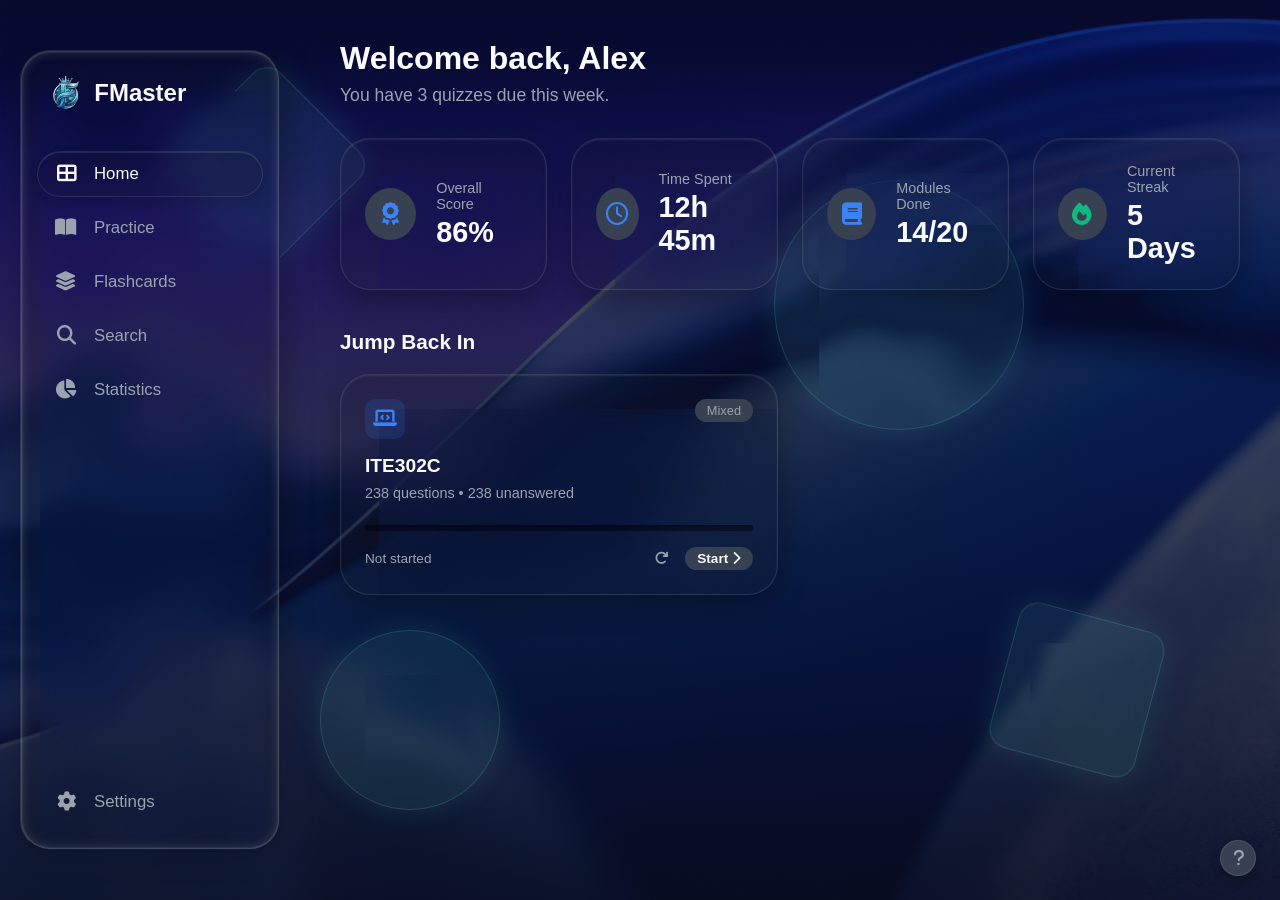
==== commit 6e6fa56c: "Update Flashcard" ====
--- a/quiz-app/pc.html
+++ b/quiz-app/pc.html
@@ -65,6 +65,9 @@
             <button class="nav-item" data-target="practice-view">
                 <i class="fas fa-book-open"></i> Practice
             </button>
+            <button class="nav-item" data-target="flashcard-view">
+                <i class="fas fa-layer-group"></i> Flashcards
+            </button>
             <button class="nav-item" data-target="search-view">
                 <i class="fas fa-search"></i> Search
             </button>
@@ -248,6 +251,56 @@
                 <button class="carousel-arrow right-arrow" id="btn-carousel-next" title="Next Question">
                     <i class="fas fa-chevron-right"></i>
                 </button>
+            </div>
+        </section>
+
+        <!-- FLASHCARD VIEW -->
+        <section id="flashcard-view" class="view">
+            <div class="practice-header" style="justify-content: space-between; align-items: center; margin-bottom: 24px;">
+                <h1 style="font-size: 2rem; font-weight: 700;">Flashcards</h1>
+                <div style="display:flex; gap: 12px; align-items: center; width: 100%; max-width: 400px; justify-content: flex-end;">
+                    <div class="search-box practice-quick-search">
+                        <input type="text" id="fc-search-input" placeholder="Search in flashcards..." autocomplete="off">
+                        <button class="btn-ghost" title="Search"><i class="fas fa-search"></i></button>
+                    </div>
+                </div>
+            </div>
+
+            <!-- Flashcard Progress Bar -->
+            <div class="practice-progress-container" style="padding: 0; margin: 0px auto 24px auto; display: flex; flex-direction: column; gap: 12px; width: 100%; max-width: 800px; border: none; background: transparent; box-shadow: none;">
+                <div class="progress-bar-track" style="width: 100%; height: 8px; background: rgba(255,255,255,0.1); border-radius: 4px; overflow: hidden; box-shadow: inset 0 1px 3px rgba(0,0,0,0.2);">
+                    <div class="progress-bar-fill" id="fc-progress-fill" style="height: 100%; width: 0%; background: linear-gradient(90deg, #10b981, #34d399); border-radius: 4px; transition: width 0.4s ease;"></div>
+                </div>
+                <div style="display: flex; justify-content: space-between; font-size: 0.9rem; font-weight: 600;">
+                    <span style="color: var(--success);" id="fc-stat-mastered">Mastered: 0</span>
+                    <span style="color: var(--warning);" id="fc-stat-learning">In Progress: 0</span>
+                    <span style="color: var(--text-muted);" id="fc-stat-new">Not Started: 0</span>
+                </div>
+            </div>
+
+            <div class="fc-container" style="margin-top: 10px;">
+                <div class="fc-scene">
+                    <div class="fc-card" id="fc-card">
+                        <div class="fc-face fc-front glass-panel">
+                            <div class="fc-content" id="fc-front-content">Loading...</div>
+                            <div class="fc-options" id="fc-front-options"></div>
+                            <div class="fc-hint"><i class="fas fa-hand-pointer"></i> Click or press Space to flip</div>
+                        </div>
+                        <div class="fc-face fc-back glass-panel">
+                            <div class="fc-content fc-correct" id="fc-back-content">Loading...</div>
+                            <div class="fc-actions" id="fc-actions-container">
+                                <button class="btn-fc-action fc-btn-no-idea" id="btn-fc-no-idea">I have no idea</button>
+                                <button class="btn-fc-action fc-btn-master" id="btn-fc-master">I master it</button>
+                            </div>
+                        </div>
+                    </div>
+                </div>
+                
+                <div class="fc-controls">
+                    <button class="btn-action fc-btn" id="btn-fc-prev"><i class="fas fa-arrow-left"></i></button>
+                    <div class="fc-progress" id="fc-progress">0 / 0</div>
+                    <button class="btn-action fc-btn" id="btn-fc-next"><i class="fas fa-arrow-right"></i></button>
+                </div>
             </div>
         </section>
 
--- a/quiz-app/css/stylePC.css
+++ b/quiz-app/css/stylePC.css
@@ -188,7 +188,7 @@
     backdrop-filter: blur(20px) saturate(120%) url(#de-glass-distortion);
     -webkit-backdrop-filter: blur(20px) saturate(120%) url(#de-glass-distortion);
     border: 1px solid rgba(21, 21, 21, 0.142);
-    ;
+
     border-top: 1px solid rgba(255, 255, 255, 0.1);
     border-left: 1px solid rgba(255, 255, 255, 0.1);
     display: flex;
@@ -625,11 +625,9 @@
     max-width: 1200px;
     margin: 0 auto;
     background: rgba(21, 21, 21, 0.142);
-    !important;
     backdrop-filter: blur(20px) saturate(120%) url(#de-glass-distortion) !important;
     -webkit-backdrop-filter: blur(20px) saturate(120%) url(#de-glass-distortion) !important;
     border: 1px solid rgba(21, 21, 21, 0.142);
-    !important;
     border-top: 1px solid rgba(255, 255, 255, 0.1) !important;
     border-left: 1px solid rgba(255, 255, 255, 0.1) !important;
     box-shadow: inset 0 0 2px 1px #ffffff33, inset 0 0 10px 4px #ffffff1a, inset 0 4px 16px #11111a0d, 0 0 25px rgba(100, 255, 218, 0.08) !important;
@@ -1646,4 +1644,227 @@
 
 .slider.round:before {
     border-radius: 50%;
-}+}
+/* =========================================
+   FLASHCARDS VIEW
+   ========================================= */
+.fc-container {
+    display: flex;
+    flex-direction: column;
+    align-items: center;
+    justify-content: center;
+    width: 100%;
+    margin-top: 40px;
+    perspective: 1000px;
+}
+
+.fc-scene {
+    width: 100%;
+    max-width: 800px;
+    height: 550px;
+    perspective: 1000px;
+    margin-bottom: 30px;
+}
+
+.fc-card {
+    width: 100%;
+    height: 100%;
+    position: relative;
+    transition: transform 0.6s cubic-bezier(0.4, 0.2, 0.2, 1);
+    transform-style: preserve-3d;
+    cursor: pointer;
+}
+
+.fc-card.is-flipped {
+    transform: rotateY(180deg);
+}
+
+.fc-face {
+    position: absolute;
+    width: 100%;
+    height: 100%;
+    backface-visibility: hidden;
+    -webkit-backface-visibility: hidden;
+    display: flex;
+    flex-direction: column;
+    justify-content: center;
+    align-items: center;
+    padding: 40px 40px 80px 40px;
+    text-align: center;
+    border-radius: var(--radius-xl);
+    overflow-y: auto;
+    overflow-x: hidden;
+}
+
+/* Front Face (Question) */
+.fc-front {
+    transform: rotateY(0deg);
+}
+
+/* Back Face (Answer) */
+.fc-back {
+    transform: rotateY(180deg);
+}
+
+.fc-content {
+    font-size: 1.8rem;
+    font-weight: 600;
+    line-height: 1.5;
+    color: var(--text-main);
+}
+
+.fc-correct {
+    color: var(--success);
+}
+
+.fc-hint {
+    position: absolute;
+    bottom: 20px;
+    font-size: 0.9rem;
+    color: var(--text-muted);
+    display: flex;
+    align-items: center;
+    gap: 8px;
+    opacity: 0.7;
+}
+
+.fc-controls {
+    display: flex;
+    align-items: center;
+    gap: 24px;
+}
+
+.fc-progress {
+    font-size: 1.1rem;
+    font-weight: 600;
+    color: var(--text-main);
+    background: rgba(255, 255, 255, 0.05);
+    padding: 8px 20px;
+    border-radius: var(--radius-full);
+    border: 1px solid rgba(255, 255, 255, 0.1);
+}
+
+.fc-btn {
+    width: 50px;
+    height: 50px;
+    border-radius: 50%;
+    display: flex;
+    justify-content: center;
+    align-items: center;
+    font-size: 1.2rem;
+}
+
+/* Animation for sliding next/prev */
+.fc-card.slide-out-left {
+    animation: fcSlideOutLeft 0.3s forwards cubic-bezier(0.4, 0.0, 1, 1);
+}
+
+.fc-card.slide-in-right {
+    animation: fcSlideInRight 0.3s forwards cubic-bezier(0.0, 0.0, 0.2, 1);
+}
+
+.fc-card.slide-out-right {
+    animation: fcSlideOutRight 0.3s forwards cubic-bezier(0.4, 0.0, 1, 1);
+}
+
+.fc-card.slide-in-left {
+    animation: fcSlideInLeft 0.3s forwards cubic-bezier(0.0, 0.0, 0.2, 1);
+}
+
+@keyframes fcSlideOutLeft {
+    0% { transform: translateX(0) scale(1) rotateY(0); opacity: 1; }
+    100% { transform: translateX(-50px) scale(0.95) rotateY(0); opacity: 0; }
+}
+
+@keyframes fcSlideInRight {
+    0% { transform: translateX(50px) scale(0.95) rotateY(0); opacity: 0; }
+    100% { transform: translateX(0) scale(1) rotateY(0); opacity: 1; }
+}
+
+@keyframes fcSlideOutRight {
+    0% { transform: translateX(0) scale(1) rotateY(0); opacity: 1; }
+    100% { transform: translateX(50px) scale(0.95) rotateY(0); opacity: 0; }
+}
+
+@keyframes fcSlideInLeft {
+    0% { transform: translateX(-50px) scale(0.95) rotateY(0); opacity: 0; }
+    100% { transform: translateX(0) scale(1) rotateY(0); opacity: 1; }
+}
+
+/* If the card is flipped, we need different keyframes so it stays flipped during slide */
+.fc-card.is-flipped.slide-out-left {
+    animation: fcSlideOutLeftFlipped 0.3s forwards cubic-bezier(0.4, 0.0, 1, 1);
+}
+.fc-card.is-flipped.slide-out-right {
+    animation: fcSlideOutRightFlipped 0.3s forwards cubic-bezier(0.4, 0.0, 1, 1);
+}
+@keyframes fcSlideOutLeftFlipped {
+    0% { transform: translateX(0) scale(1) rotateY(180deg); opacity: 1; }
+    100% { transform: translateX(-50px) scale(0.95) rotateY(180deg); opacity: 0; }
+}
+@keyframes fcSlideOutRightFlipped {
+    0% { transform: translateX(0) scale(1) rotateY(180deg); opacity: 1; }
+    100% { transform: translateX(50px) scale(0.95) rotateY(180deg); opacity: 0; }
+}
+
+#fc-search-input:focus {
+    border-color: var(--primary);
+    background: rgba(255, 255, 255, 0.1);
+    box-shadow: 0 0 0 3px rgba(59, 130, 246, 0.2);
+}
+
+/* =========================================
+   FLASHCARD OPTIONS & ACTIONS
+   ========================================= */
+.fc-options {
+    margin-top: 24px;
+    width: 100%;
+    display: flex;
+    flex-direction: column;
+    gap: 12px;
+    text-align: left;
+}
+
+.fc-option-item {
+    padding: 8px 16px;
+    font-size: 1.1rem;
+    color: var(--text-muted);
+}
+
+.fc-actions {
+    position: absolute;
+    bottom: 30px;
+    display: flex;
+    gap: 16px;
+    width: 100%;
+    justify-content: center;
+}
+
+.btn-fc-action {
+    padding: 12px 24px;
+    border-radius: var(--radius-full);
+    font-weight: 600;
+    font-size: 1rem;
+    cursor: pointer;
+    border: none;
+    transition: all 0.2s;
+}
+
+.fc-btn-no-idea {
+    background: rgba(239, 68, 68, 0.1);
+    color: var(--danger);
+    border: 1px solid rgba(239, 68, 68, 0.2);
+}
+.fc-btn-no-idea:hover {
+    background: rgba(239, 68, 68, 0.2);
+}
+
+.fc-btn-master {
+    background: rgba(16, 185, 129, 0.1);
+    color: var(--success);
+    border: 1px solid rgba(16, 185, 129, 0.2);
+}
+.fc-btn-master:hover {
+    background: rgba(16, 185, 129, 0.2);
+}
+
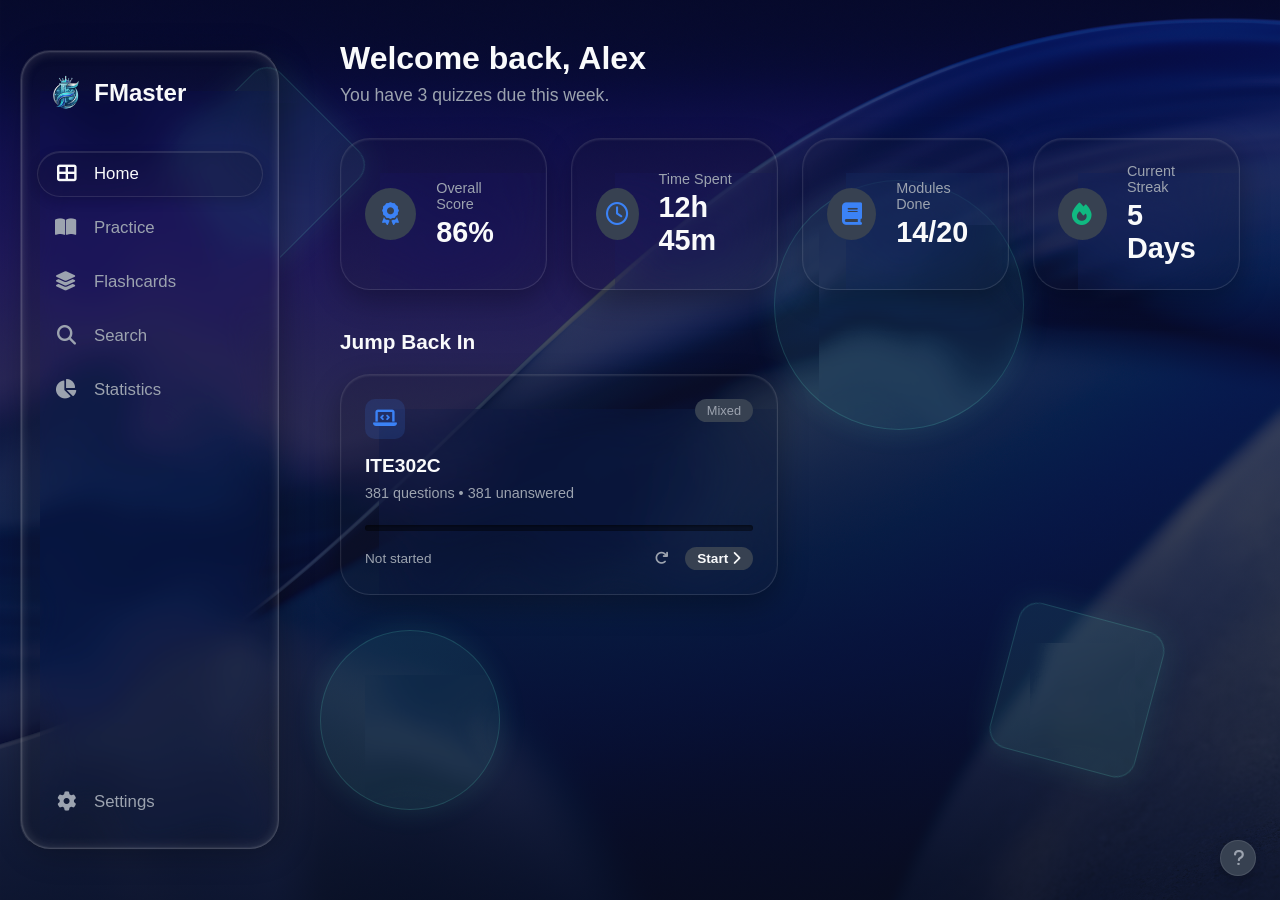
==== commit cc417a7d: "Update Search for flashcard" ====
--- a/quiz-app/pc.html
+++ b/quiz-app/pc.html
@@ -259,9 +259,10 @@
             <div class="practice-header" style="justify-content: space-between; align-items: center; margin-bottom: 24px;">
                 <h1 style="font-size: 2rem; font-weight: 700;">Flashcards</h1>
                 <div style="display:flex; gap: 12px; align-items: center; width: 100%; max-width: 400px; justify-content: flex-end;">
-                    <div class="search-box practice-quick-search">
+                    <div class="search-box practice-quick-search" id="fc-quick-search-container">
                         <input type="text" id="fc-search-input" placeholder="Search in flashcards..." autocomplete="off">
-                        <button class="btn-ghost" title="Search"><i class="fas fa-search"></i></button>
+                        <button class="btn-ghost" id="btn-fc-quick-search" title="Search"><i class="fas fa-search"></i></button>
+                        <div id="fc-search-dropdown" class="quick-search-dropdown"></div>
                     </div>
                 </div>
             </div>
--- a/quiz-app/css/stylePC.css
+++ b/quiz-app/css/stylePC.css
@@ -1807,12 +1807,6 @@
     100% { transform: translateX(50px) scale(0.95) rotateY(180deg); opacity: 0; }
 }
 
-#fc-search-input:focus {
-    border-color: var(--primary);
-    background: rgba(255, 255, 255, 0.1);
-    box-shadow: 0 0 0 3px rgba(59, 130, 246, 0.2);
-}
-
 /* =========================================
    FLASHCARD OPTIONS & ACTIONS
    ========================================= */
@@ -1828,7 +1822,7 @@
 .fc-option-item {
     padding: 8px 16px;
     font-size: 1.1rem;
-    color: var(--text-muted);
+    color: #ffffff;
 }
 
 .fc-actions {
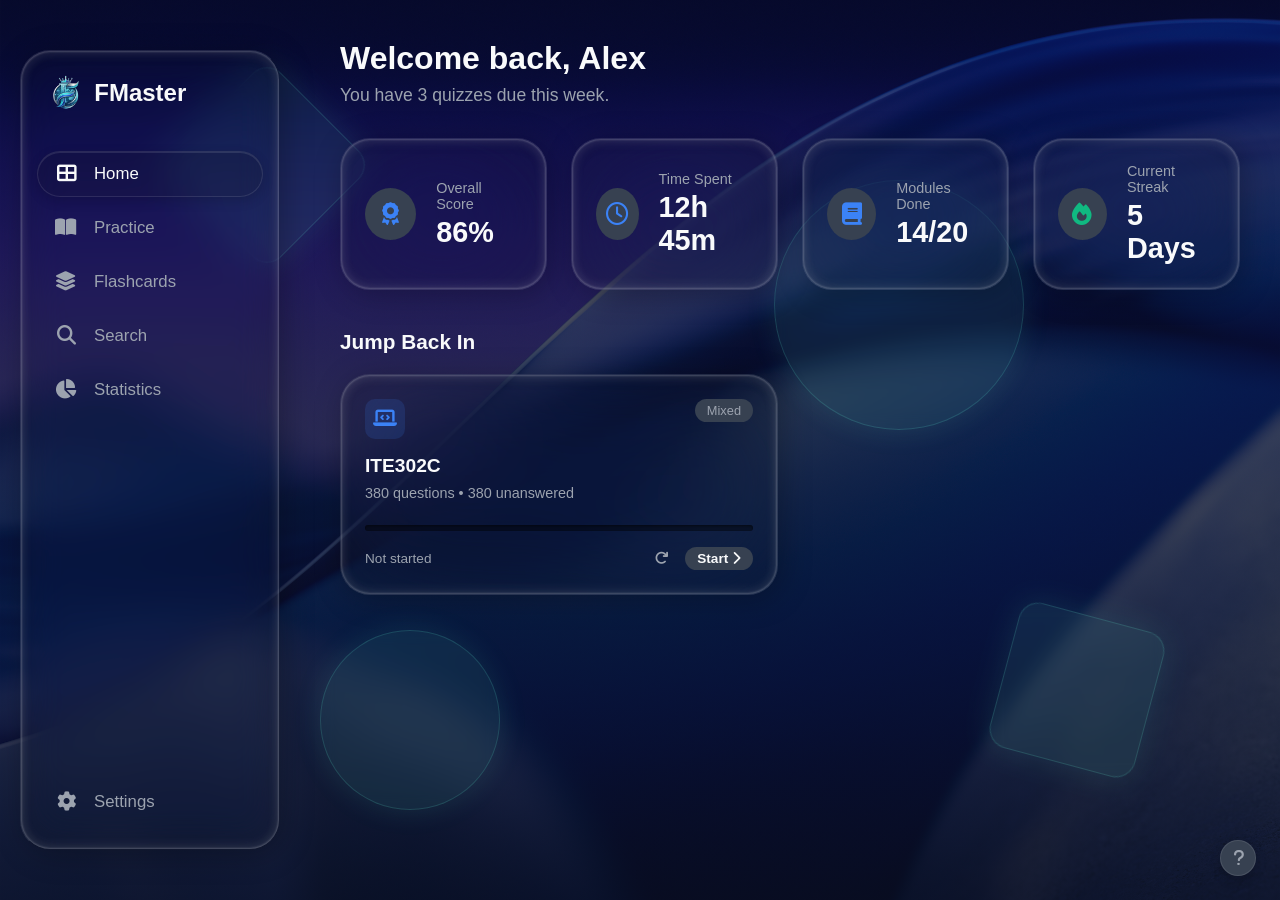
==== commit 888c2049: "Flash card for Mobile" ====
--- a/quiz-app/pc.html
+++ b/quiz-app/pc.html
@@ -21,26 +21,7 @@
 
 <body>
 
-    <!-- SVG Definitions for Liquid Glass Effect -->
-    <svg style="display: none">
-        <filter id="de-glass-distortion" x="0%" y="0%" width="100%" height="100%" filterUnits="objectBoundingBox">
-            <feTurbulence type="fractalNoise" baseFrequency="0.01 0.01" numOctaves="1" seed="5" result="turbulence">
-                <animate attributeName="seed" from="1" to="200" dur="8s" repeatCount="indefinite" />
-            </feTurbulence>
-            <feComponentTransfer in="turbulence" result="mapped">
-                <feFuncR type="gamma" amplitude="1" exponent="10" offset="0.5" />
-                <feFuncG type="gamma" amplitude="0" exponent="1" offset="0" />
-                <feFuncB type="gamma" amplitude="0" exponent="1" offset="0.5" />
-            </feComponentTransfer>
-            <feGaussianBlur in="turbulence" stdDeviation="3" result="softMap" />
-            <feSpecularLighting in="softMap" surfaceScale="5" specularConstant="1" specularExponent="100"
-                lighting-color="white" result="specLight">
-                <fePointLight x="-200" y="-200" z="300" />
-            </feSpecularLighting>
-            <feComposite in="specLight" operator="arithmetic" k1="0" k2="1" k3="1" k4="0" result="litImage" />
-            <feDisplacementMap in="SourceGraphic" in2="softMap" scale="150" xChannelSelector="R" yChannelSelector="G" />
-        </filter>
-    </svg>
+
 
     <!-- Background 3D Geometric Shapes -->
     <div class="bg-shapes">
--- a/quiz-app/css/stylePC.css
+++ b/quiz-app/css/stylePC.css
@@ -67,7 +67,7 @@
     position: absolute;
     background: rgba(100, 255, 218, 0.08);
     /* Very subtle blue cyan glow */
-    backdrop-filter: blur(8px) url(#de-glass-distortion);
+    backdrop-filter: blur(8px);
     border: 1px solid rgba(100, 255, 218, 0.15);
     box-shadow: 0 0 30px rgba(100, 255, 218, 0.1);
 }
@@ -115,12 +115,12 @@
 /* Glass Panel Utility (Sidebar / Default) */
 .glass-panel {
     background: rgba(21, 21, 21, 0.142);
-    backdrop-filter: blur(60px) saturate(120%) url(#de-glass-distortion);
-    -webkit-backdrop-filter: blur(60px) saturate(120%) url(#de-glass-distortion);
+    backdrop-filter: blur(60px) saturate(120%);
+    -webkit-backdrop-filter: blur(60px) saturate(120%);
     border: 1px solid rgba(255, 255, 255, 0.12);
     border-top: 1px solid rgba(255, 255, 255, 0.1);
     border-left: 1px solid rgba(255, 255, 255, 0.1);
-    box-shadow: 0 10px 30px rgba(0, 0, 0, 0.3), inset 0 1px 2px rgba(255, 255, 255, 0.1);
+    box-shadow: inset 0 0 2px 1px #ffffff33, inset 0 0 10px 4px #ffffff1a, inset 0 4px 16px #11111a0d, 4px 4px 30px rgba(0, 0, 0, 0.25);
     transition: all 0.4s cubic-bezier(0.25, 1, 0.5, 1);
 }
 
@@ -185,8 +185,8 @@
 .sidebar {
     width: var(--sidebar-width);
     background: rgba(21, 21, 21, 0.142);
-    backdrop-filter: blur(20px) saturate(120%) url(#de-glass-distortion);
-    -webkit-backdrop-filter: blur(20px) saturate(120%) url(#de-glass-distortion);
+    backdrop-filter: blur(20px) saturate(120%);
+    -webkit-backdrop-filter: blur(20px) saturate(120%);
     border: 1px solid rgba(21, 21, 21, 0.142);
 
     border-top: 1px solid rgba(255, 255, 255, 0.1);
@@ -523,8 +523,8 @@
     max-height: 300px;
     overflow-y: auto;
     background: rgba(15, 23, 42, 0.95);
-    backdrop-filter: blur(16px) url(#de-glass-distortion);
-    -webkit-backdrop-filter: blur(16px) url(#de-glass-distortion);
+    backdrop-filter: blur(16px);
+    -webkit-backdrop-filter: blur(16px);
     border: 1px solid rgba(255, 255, 255, 0.1);
     border-radius: var(--radius-md);
     box-shadow: 0 10px 25px rgba(0, 0, 0, 0.5);
@@ -625,12 +625,12 @@
     max-width: 1200px;
     margin: 0 auto;
     background: rgba(21, 21, 21, 0.142);
-    backdrop-filter: blur(20px) saturate(120%) url(#de-glass-distortion) !important;
-    -webkit-backdrop-filter: blur(20px) saturate(120%) url(#de-glass-distortion) !important;
+    backdrop-filter: blur(20px) saturate(120%) !important;
+    -webkit-backdrop-filter: blur(20px) saturate(120%) !important;
     border: 1px solid rgba(21, 21, 21, 0.142);
     border-top: 1px solid rgba(255, 255, 255, 0.1) !important;
     border-left: 1px solid rgba(255, 255, 255, 0.1) !important;
-    box-shadow: inset 0 0 2px 1px #ffffff33, inset 0 0 10px 4px #ffffff1a, inset 0 4px 16px #11111a0d, 0 0 25px rgba(100, 255, 218, 0.08) !important;
+    box-shadow: inset 0 0 2px 1px #ffffff33, inset 0 0 10px 4px #ffffff1a, inset 0 4px 16px #11111a0d, 4px 4px 30px rgba(0, 0, 0, 0.25) !important;
 }
 
 .question-text {
@@ -654,8 +654,8 @@
     text-align: left;
     padding: 16px 24px;
     background-color: rgba(255, 255, 255, 0.03);
-    backdrop-filter: blur(5px) url(#de-glass-distortion);
-    -webkit-backdrop-filter: blur(5px) url(#de-glass-distortion);
+    backdrop-filter: blur(5px);
+    -webkit-backdrop-filter: blur(5px);
     border: 1px solid rgba(255, 255, 255, 0.05);
     border-radius: var(--radius-md);
     color: var(--text-main);
@@ -677,8 +677,8 @@
     font-size: 1.1rem;
     color: var(--text-muted);
     background: rgba(255, 255, 255, 0.03);
-    backdrop-filter: blur(12px) saturate(120%) url(#de-glass-distortion);
-    -webkit-backdrop-filter: blur(12px) saturate(120%) url(#de-glass-distortion);
+    backdrop-filter: blur(12px) saturate(120%);
+    -webkit-backdrop-filter: blur(12px) saturate(120%);
     border: 1px solid rgba(255, 255, 255, 0.1);
     box-shadow: inset 0 1px 1px rgba(255, 255, 255, 0.05), 0 4px 10px rgba(0, 0, 0, 0.1);
     transition: all 0.3s cubic-bezier(0.4, 0, 0.2, 1);
@@ -770,8 +770,8 @@
 
 .btn-action {
     background: rgba(255, 255, 255, 0.05);
-    backdrop-filter: blur(12px) saturate(120%) url(#de-glass-distortion);
-    -webkit-backdrop-filter: blur(12px) saturate(120%) url(#de-glass-distortion);
+    backdrop-filter: blur(12px) saturate(120%);
+    -webkit-backdrop-filter: blur(12px) saturate(120%);
     border: 1px solid rgba(255, 255, 255, 0.1);
     border-top: 1px solid rgba(255, 255, 255, 0.1);
     box-shadow: inset 0 1px 0 rgba(255, 255, 255, 0.1), 0 4px 10px rgba(0, 0, 0, 0.1);
@@ -817,8 +817,8 @@
 
 #btn-submit {
     background: rgba(15, 23, 42, 0.45);
-    backdrop-filter: blur(24px) saturate(120%) url(#de-glass-distortion);
-    -webkit-backdrop-filter: blur(24px) saturate(120%) url(#de-glass-distortion);
+    backdrop-filter: blur(24px) saturate(120%);
+    -webkit-backdrop-filter: blur(24px) saturate(120%);
     border: 1px solid rgba(255, 255, 255, 0.1);
     border-top: 1px solid rgba(255, 255, 255, 0.3);
     box-shadow: inset 0 1px 0 rgba(255, 255, 255, 0.1), 0 4px 12px rgba(0, 0, 0, 0.2);
@@ -863,8 +863,8 @@
     display: inline-flex;
     background: rgba(21, 21, 21, 0.142);
     ;
-    backdrop-filter: blur(20px) saturate(120%) url(#de-glass-distortion);
-    -webkit-backdrop-filter: blur(20px) saturate(120%) url(#de-glass-distortion);
+    backdrop-filter: blur(20px) saturate(120%);
+    -webkit-backdrop-filter: blur(20px) saturate(120%);
     border: 1px solid rgba(21, 21, 21, 0.142);
     ;
     border-top: 1px solid rgba(255, 255, 255, 0.1);
@@ -883,8 +883,8 @@
     left: 0;
     width: 0;
     background: linear-gradient(135deg, rgba(255, 255, 255, 0.12) 0%, rgba(255, 255, 255, 0.03) 100%);
-    backdrop-filter: blur(10px) url(#de-glass-distortion);
-    -webkit-backdrop-filter: blur(10px) url(#de-glass-distortion);
+    backdrop-filter: blur(10px);
+    -webkit-backdrop-filter: blur(10px);
     border: 1px solid rgba(255, 255, 255, 0.1);
     border-radius: var(--radius-full);
     box-shadow: 0 4px 15px rgba(0, 0, 0, 0.2), inset 0 1px 1px rgba(255, 255, 255, 0.3);
@@ -1087,8 +1087,8 @@
     width: 100vw;
     height: 100vh;
     background: rgba(15, 23, 42, 0.6);
-    backdrop-filter: blur(16px) url(#de-glass-distortion);
-    -webkit-backdrop-filter: blur(16px) url(#de-glass-distortion);
+    backdrop-filter: blur(16px);
+    -webkit-backdrop-filter: blur(16px);
     display: flex;
     align-items: center;
     justify-content: center;
@@ -1173,8 +1173,8 @@
     padding: 16px 20px;
     background: rgba(21, 21, 21, 0.142);
     ;
-    backdrop-filter: blur(20px) saturate(120%) url(#de-glass-distortion);
-    -webkit-backdrop-filter: blur(20px) saturate(120%) url(#de-glass-distortion);
+    backdrop-filter: blur(20px) saturate(120%);
+    -webkit-backdrop-filter: blur(20px) saturate(120%);
     border: 1px solid rgba(21, 21, 21, 0.142);
     ;
     border-top: 1px solid rgba(255, 255, 255, 0.1);
@@ -1198,8 +1198,8 @@
     display: flex;
     align-items: center;
     background: rgba(255, 255, 255, 0.02);
-    backdrop-filter: blur(20px) saturate(120%) url(#de-glass-distortion);
-    -webkit-backdrop-filter: blur(20px) saturate(120%) url(#de-glass-distortion);
+    backdrop-filter: blur(20px) saturate(120%);
+    -webkit-backdrop-filter: blur(20px) saturate(120%);
     border: 1px solid rgba(21, 21, 21, 0.142);
     ;
     border-top: 1px solid rgba(255, 255, 255, 0.1);
@@ -1284,8 +1284,8 @@
 
 .toast {
     background: rgba(15, 23, 42, 0.45);
-    backdrop-filter: blur(24px) saturate(120%) url(#de-glass-distortion);
-    -webkit-backdrop-filter: blur(24px) saturate(120%) url(#de-glass-distortion);
+    backdrop-filter: blur(24px) saturate(120%);
+    -webkit-backdrop-filter: blur(24px) saturate(120%);
     border: 1px solid rgba(255, 255, 255, 0.1);
     border-top: 1px solid rgba(255, 255, 255, 0.1);
     border-left: 4px solid var(--danger);
@@ -1398,8 +1398,8 @@
     height: 56px;
     border-radius: 50%;
     background: rgba(15, 23, 42, 0.45);
-    backdrop-filter: blur(24px) saturate(120%) url(#de-glass-distortion);
-    -webkit-backdrop-filter: blur(24px) saturate(120%) url(#de-glass-distortion);
+    backdrop-filter: blur(24px) saturate(120%);
+    -webkit-backdrop-filter: blur(24px) saturate(120%);
     border: 1px solid rgba(255, 255, 255, 0.1);
     color: var(--text-main);
     display: flex;
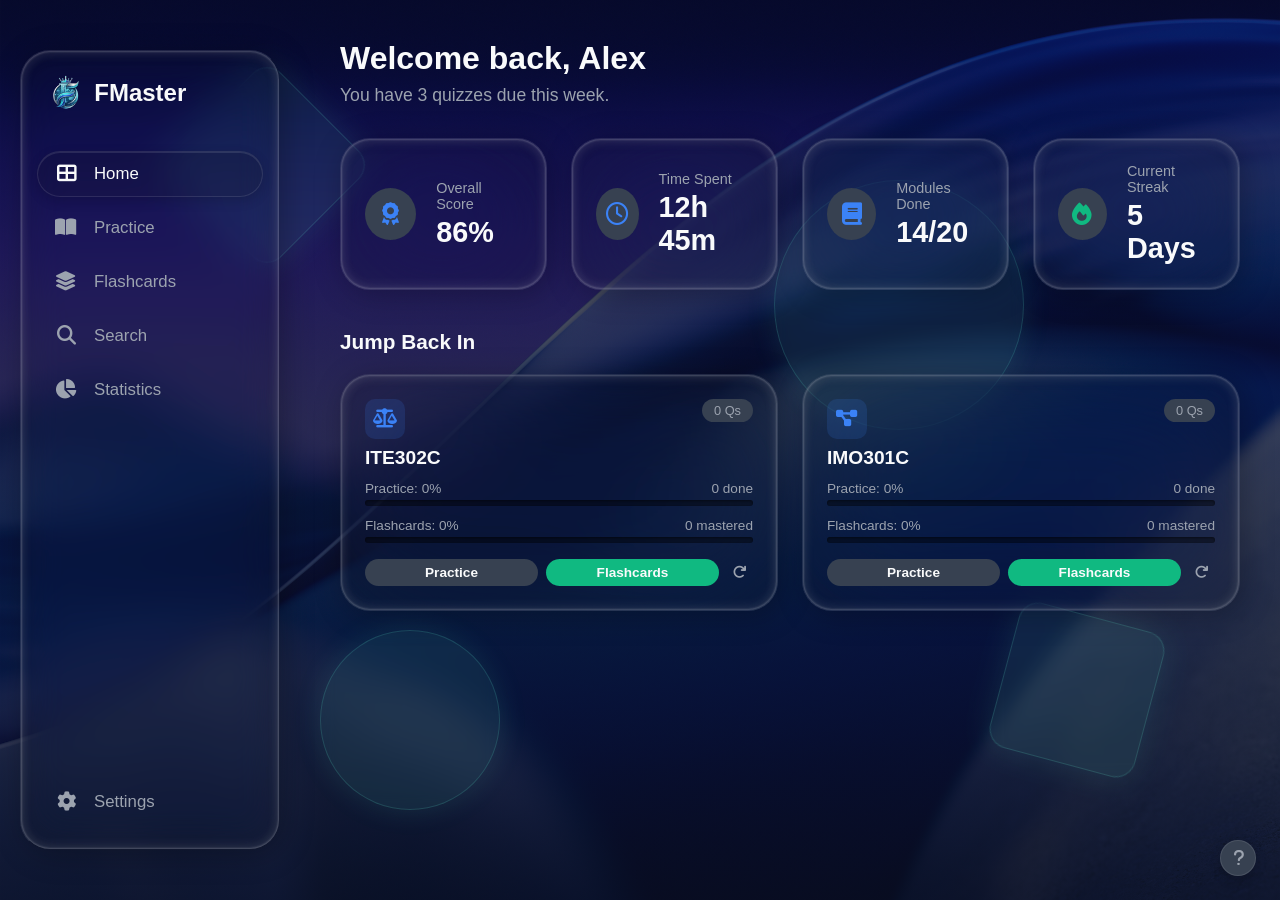
==== commit 72ad2b61: "Update for anything" ====
--- a/quiz-app/pc.html
+++ b/quiz-app/pc.html
@@ -105,38 +105,8 @@
             </div>
 
             <h2 class="section-title">Jump Back In</h2>
-            <div class="jump-back-grid">
-                <div class="jump-card glass-panel jump-ite">
-                    <div class="jump-header">
-                        <div class="jump-icon"><i class="fas fa-laptop-code"></i></div>
-                        <span class="jump-badge">Mixed</span>
-                    </div>
-                    <h3>ITE302C</h3>
-                    <p id="jump-ite-subtitle">Total questions • Unfinished</p>
-                    <div class="progress-track">
-                        <div class="progress-fill" id="jump-ite-progress" style="width: 0%"></div>
-                    </div>
-
-                    <div id="jump-ite-resume-info"
-                        style="display: none; margin-top: 16px; padding: 12px; background: rgba(255,255,255,0.03); border-radius: 8px; border: 1px solid rgba(255,255,255,0.05);">
-                        <div style="font-size: 0.85rem; color: var(--text-muted); margin-bottom: 4px; font-weight: 600;"
-                            id="resume-q-title">Resume at Question X:</div>
-                        <div style="font-size: 0.9rem; color: var(--text-main); white-space: nowrap; overflow: hidden; text-overflow: ellipsis;"
-                            id="resume-q-text">Loading...</div>
-                    </div>
-
-                    <div class="jump-footer" style="align-items: center; margin-top: 16px;">
-                        <span id="jump-ite-status">Not started</span>
-                        <div style="display:flex; gap:8px;">
-                            <button id="btn-jump-restart" class="btn-ghost"
-                                style="padding: 4px 8px; font-size: 0.85rem;" title="Restart"><i
-                                    class="fas fa-redo"></i></button>
-                            <button id="btn-jump-continue" class="btn-primary"
-                                style="padding: 4px 12px; font-size: 0.85rem;">Start <i
-                                    class="fas fa-chevron-right ml-1"></i></button>
-                        </div>
-                    </div>
-                </div>
+            <div class="jump-back-grid" id="subjects-grid">
+                <!-- Subject cards will be dynamically injected here by pc.js -->
             </div>
         </section>
 
@@ -289,21 +259,28 @@
         <!-- SEARCH / BANK VIEW -->
         <section id="search-view" class="view">
             <div class="search-header flex justify-between items-center mb-6">
-                <h1 style="font-size: 2rem; font-weight: 700;">Question Explorer</h1>
+                <h1 id="search-view-title" style="font-size: 2rem; font-weight: 700;">Question Explorer</h1>
                 <div class="search-box" id="main-search-container">
                     <input type="text" id="search-input" placeholder="Search keywords or ID..." autocomplete="off">
                     <button class="btn-ghost" id="btn-main-search" title="Search"><i class="fas fa-search"></i></button>
                 </div>
             </div>
 
-            <div class="filter-pills segmented-control" id="search-filter-pills">
-                <div class="pill-active-bg"></div>
-                <button class="pill active" data-filter="all">All</button>
-                <button class="pill" data-filter="correct">Correct</button>
-                <button class="pill" data-filter="incorrect">Incorrect</button>
-                <button class="pill" data-filter="unanswered">Unanswered</button>
-                <button class="pill" data-filter="favorites">Favorites</button>
-                <button class="pill" data-filter="notes">Notes</button>
+            <div class="search-filters-row" style="display: flex; gap: 16px; margin-bottom: 24px; align-items: center; justify-content: space-between; flex-wrap: wrap;">
+                <div class="filter-pills segmented-control" id="search-filter-pills" style="margin-bottom: 0;">
+                    <div class="pill-active-bg"></div>
+                    <button class="pill active" data-filter="all">All Status</button>
+                    <button class="pill" data-filter="correct">Correct</button>
+                    <button class="pill" data-filter="incorrect">Incorrect</button>
+                    <button class="pill" data-filter="unanswered">Unanswered</button>
+                    <button class="pill" data-filter="favorites">Favorites</button>
+                    <button class="pill" data-filter="notes">Notes</button>
+                </div>
+
+                <select id="search-subject-select" class="glass-panel" style="padding: 10px 16px; border-radius: 20px; background: rgba(255, 255, 255, 0.05); color: var(--text-main); border: 1px solid rgba(255, 255, 255, 0.1); outline: none; cursor: pointer; font-family: inherit; font-size: 0.95rem; font-weight: 500; color-scheme: dark;">
+                    <option value="all" style="background: var(--bg-color); color: var(--text-main);">All Subjects</option>
+                    <!-- Subject options injected here -->
+                </select>
             </div>
 
             <div class="search-results" id="search-results-list">
@@ -317,8 +294,7 @@
                 <h1 style="font-size: 2rem; font-weight: 700;">Performance Dashboard</h1>
                 <div class="filter-pills segmented-control" style="margin-bottom: 0;">
                     <div class="pill-active-bg"></div>
-                    <button class="pill active">All Subjects</button>
-                    <button class="pill">ITE302C</button>
+                    <button class="pill active">Current Subject</button>
                 </div>
             </div>
 
--- a/quiz-app/css/stylePC.css
+++ b/quiz-app/css/stylePC.css
@@ -1645,6 +1645,7 @@
 .slider.round:before {
     border-radius: 50%;
 }
+
 /* =========================================
    FLASHCARDS VIEW
    ========================================= */
@@ -1772,39 +1773,84 @@
 }
 
 @keyframes fcSlideOutLeft {
-    0% { transform: translateX(0) scale(1) rotateY(0); opacity: 1; }
-    100% { transform: translateX(-50px) scale(0.95) rotateY(0); opacity: 0; }
+    0% {
+        transform: translateX(0) scale(1) rotateY(0);
+        opacity: 1;
+    }
+
+    100% {
+        transform: translateX(-50px) scale(0.95) rotateY(0);
+        opacity: 0;
+    }
 }
 
 @keyframes fcSlideInRight {
-    0% { transform: translateX(50px) scale(0.95) rotateY(0); opacity: 0; }
-    100% { transform: translateX(0) scale(1) rotateY(0); opacity: 1; }
+    0% {
+        transform: translateX(50px) scale(0.95) rotateY(0);
+        opacity: 0;
+    }
+
+    100% {
+        transform: translateX(0) scale(1) rotateY(0);
+        opacity: 1;
+    }
 }
 
 @keyframes fcSlideOutRight {
-    0% { transform: translateX(0) scale(1) rotateY(0); opacity: 1; }
-    100% { transform: translateX(50px) scale(0.95) rotateY(0); opacity: 0; }
+    0% {
+        transform: translateX(0) scale(1) rotateY(0);
+        opacity: 1;
+    }
+
+    100% {
+        transform: translateX(50px) scale(0.95) rotateY(0);
+        opacity: 0;
+    }
 }
 
 @keyframes fcSlideInLeft {
-    0% { transform: translateX(-50px) scale(0.95) rotateY(0); opacity: 0; }
-    100% { transform: translateX(0) scale(1) rotateY(0); opacity: 1; }
+    0% {
+        transform: translateX(-50px) scale(0.95) rotateY(0);
+        opacity: 0;
+    }
+
+    100% {
+        transform: translateX(0) scale(1) rotateY(0);
+        opacity: 1;
+    }
 }
 
 /* If the card is flipped, we need different keyframes so it stays flipped during slide */
 .fc-card.is-flipped.slide-out-left {
     animation: fcSlideOutLeftFlipped 0.3s forwards cubic-bezier(0.4, 0.0, 1, 1);
 }
+
 .fc-card.is-flipped.slide-out-right {
     animation: fcSlideOutRightFlipped 0.3s forwards cubic-bezier(0.4, 0.0, 1, 1);
 }
+
 @keyframes fcSlideOutLeftFlipped {
-    0% { transform: translateX(0) scale(1) rotateY(180deg); opacity: 1; }
-    100% { transform: translateX(-50px) scale(0.95) rotateY(180deg); opacity: 0; }
-}
+    0% {
+        transform: translateX(0) scale(1) rotateY(180deg);
+        opacity: 1;
+    }
+
+    100% {
+        transform: translateX(-50px) scale(0.95) rotateY(180deg);
+        opacity: 0;
+    }
+}
+
 @keyframes fcSlideOutRightFlipped {
-    0% { transform: translateX(0) scale(1) rotateY(180deg); opacity: 1; }
-    100% { transform: translateX(50px) scale(0.95) rotateY(180deg); opacity: 0; }
+    0% {
+        transform: translateX(0) scale(1) rotateY(180deg);
+        opacity: 1;
+    }
+
+    100% {
+        transform: translateX(50px) scale(0.95) rotateY(180deg);
+        opacity: 0;
+    }
 }
 
 /* =========================================
@@ -1849,6 +1895,7 @@
     color: var(--danger);
     border: 1px solid rgba(239, 68, 68, 0.2);
 }
+
 .fc-btn-no-idea:hover {
     background: rgba(239, 68, 68, 0.2);
 }
@@ -1858,7 +1905,216 @@
     color: var(--success);
     border: 1px solid rgba(16, 185, 129, 0.2);
 }
+
 .fc-btn-master:hover {
     background: rgba(16, 185, 129, 0.2);
 }
 
+
+/* Back Face (Answer) */
+.fc-back {
+    transform: rotateY(180deg);
+}
+
+.fc-content {
+    font-size: 1.8rem;
+    font-weight: 600;
+    line-height: 1.5;
+    color: var(--text-main);
+}
+
+.fc-correct {
+    color: var(--success);
+}
+
+.fc-hint {
+    position: absolute;
+    bottom: 20px;
+    font-size: 0.9rem;
+    color: var(--text-muted);
+    display: flex;
+    align-items: center;
+    gap: 8px;
+    opacity: 0.7;
+}
+
+.fc-controls {
+    display: flex;
+    align-items: center;
+    gap: 24px;
+}
+
+.fc-progress {
+    font-size: 1.1rem;
+    font-weight: 600;
+    color: var(--text-main);
+    background: rgba(255, 255, 255, 0.05);
+    padding: 8px 20px;
+    border-radius: var(--radius-full);
+    border: 1px solid rgba(255, 255, 255, 0.1);
+}
+
+.fc-btn {
+    width: 50px;
+    height: 50px;
+    border-radius: 50%;
+    display: flex;
+    justify-content: center;
+    align-items: center;
+    font-size: 1.2rem;
+}
+
+/* Animation for sliding next/prev */
+.fc-card.slide-out-left {
+    animation: fcSlideOutLeft 0.3s forwards cubic-bezier(0.4, 0.0, 1, 1);
+}
+
+.fc-card.slide-in-right {
+    animation: fcSlideInRight 0.3s forwards cubic-bezier(0.0, 0.0, 0.2, 1);
+}
+
+.fc-card.slide-out-right {
+    animation: fcSlideOutRight 0.3s forwards cubic-bezier(0.4, 0.0, 1, 1);
+}
+
+.fc-card.slide-in-left {
+    animation: fcSlideInLeft 0.3s forwards cubic-bezier(0.0, 0.0, 0.2, 1);
+}
+
+@keyframes fcSlideOutLeft {
+    0% {
+        transform: translateX(0) scale(1) rotateY(0);
+        opacity: 1;
+    }
+
+    100% {
+        transform: translateX(-50px) scale(0.95) rotateY(0);
+        opacity: 0;
+    }
+}
+
+@keyframes fcSlideInRight {
+    0% {
+        transform: translateX(50px) scale(0.95) rotateY(0);
+        opacity: 0;
+    }
+
+    100% {
+        transform: translateX(0) scale(1) rotateY(0);
+        opacity: 1;
+    }
+}
+
+@keyframes fcSlideOutRight {
+    0% {
+        transform: translateX(0) scale(1) rotateY(0);
+        opacity: 1;
+    }
+
+    100% {
+        transform: translateX(50px) scale(0.95) rotateY(0);
+        opacity: 0;
+    }
+}
+
+@keyframes fcSlideInLeft {
+    0% {
+        transform: translateX(-50px) scale(0.95) rotateY(0);
+        opacity: 0;
+    }
+
+    100% {
+        transform: translateX(0) scale(1) rotateY(0);
+        opacity: 1;
+    }
+}
+
+/* If the card is flipped, we need different keyframes so it stays flipped during slide */
+.fc-card.is-flipped.slide-out-left {
+    animation: fcSlideOutLeftFlipped 0.3s forwards cubic-bezier(0.4, 0.0, 1, 1);
+}
+
+.fc-card.is-flipped.slide-out-right {
+    animation: fcSlideOutRightFlipped 0.3s forwards cubic-bezier(0.4, 0.0, 1, 1);
+}
+
+@keyframes fcSlideOutLeftFlipped {
+    0% {
+        transform: translateX(0) scale(1) rotateY(180deg);
+        opacity: 1;
+    }
+
+    100% {
+        transform: translateX(-50px) scale(0.95) rotateY(180deg);
+        opacity: 0;
+    }
+}
+
+@keyframes fcSlideOutRightFlipped {
+    0% {
+        transform: translateX(0) scale(1) rotateY(180deg);
+        opacity: 1;
+    }
+
+    100% {
+        transform: translateX(50px) scale(0.95) rotateY(180deg);
+        opacity: 0;
+    }
+}
+
+/* =========================================
+   FLASHCARD OPTIONS & ACTIONS
+   ========================================= */
+.fc-options {
+    margin-top: 24px;
+    width: 100%;
+    display: flex;
+    flex-direction: column;
+    gap: 12px;
+    text-align: left;
+}
+
+.fc-option-item {
+    padding: 8px 16px;
+    font-size: 1.1rem;
+    color: #ffffff;
+}
+
+.fc-actions {
+    position: absolute;
+    bottom: 30px;
+    display: flex;
+    gap: 16px;
+    width: 100%;
+    justify-content: center;
+}
+
+.btn-fc-action {
+    padding: 12px 24px;
+    border-radius: var(--radius-full);
+    font-weight: 600;
+    font-size: 1rem;
+    cursor: pointer;
+    border: none;
+    transition: all 0.2s;
+}
+
+.fc-btn-no-idea {
+    background: rgba(239, 68, 68, 0.1);
+    color: var(--danger);
+    border: 1px solid rgba(239, 68, 68, 0.2);
+}
+
+.fc-btn-no-idea:hover {
+    background: rgba(239, 68, 68, 0.2);
+}
+
+.fc-btn-master {
+    background: rgba(16, 185, 129, 0.1);
+    color: var(--success);
+    border: 1px solid rgba(16, 185, 129, 0.2);
+}
+
+.fc-btn-master:hover {
+    background: rgba(16, 185, 129, 0.2);
+}
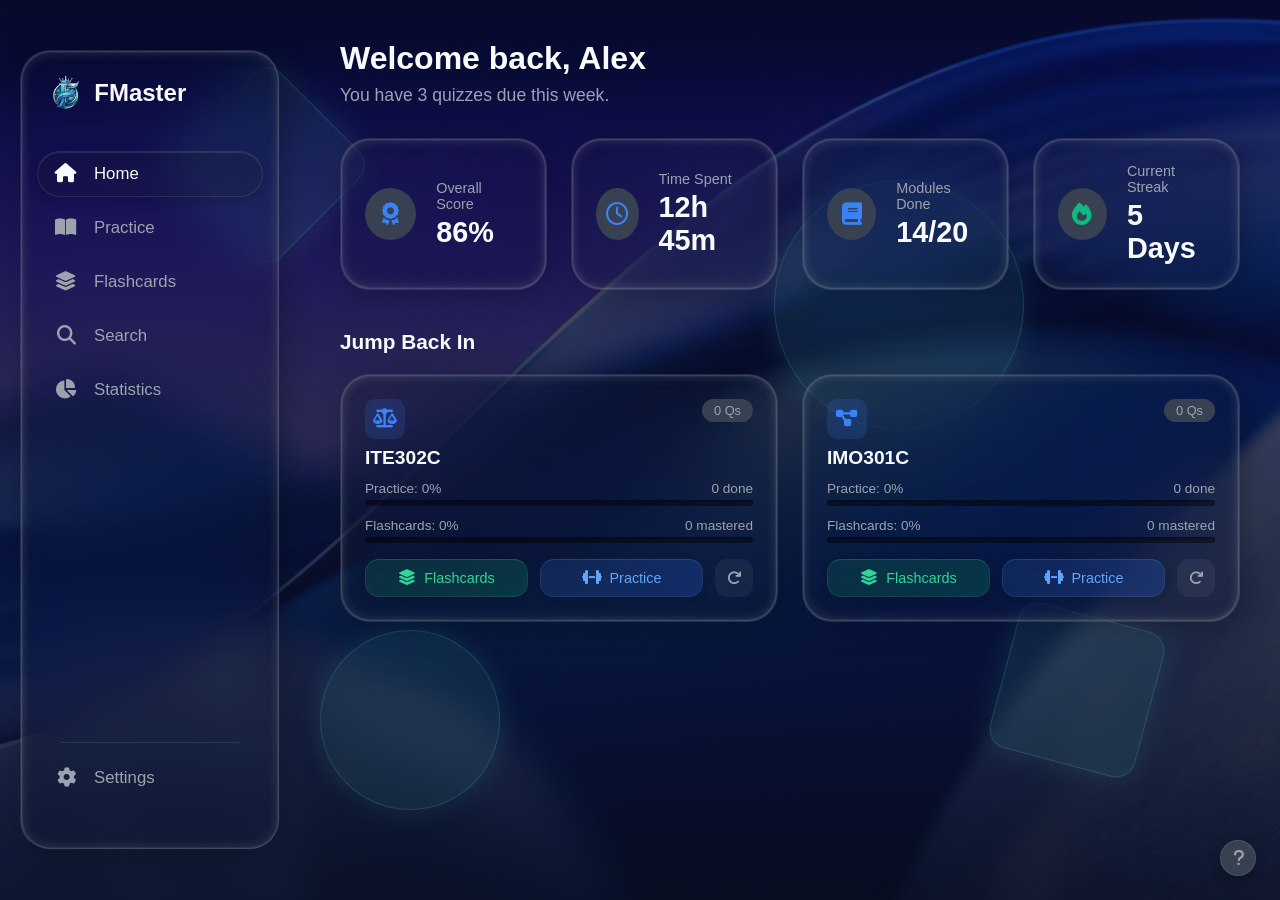
==== commit 7c991277: "Update" ====
--- a/quiz-app/pc.html
+++ b/quiz-app/pc.html
@@ -41,7 +41,7 @@
         <nav class="nav-menu">
             <div class="nav-active-bg"></div>
             <button class="nav-item active" data-target="home-view">
-                <i class="fas fa-th-large"></i> Home
+                <i class="fas fa-home"></i> Home
             </button>
             <button class="nav-item" data-target="practice-view">
                 <i class="fas fa-book-open"></i> Practice
@@ -57,7 +57,8 @@
             </button>
         </nav>
 
-        <button class="nav-item mt-auto" id="btn-settings">
+        <div style="margin-top: auto; margin-bottom: 12px; height: 1px; background: rgba(255, 255, 255, 0.1); border-radius: 1px; width: 80%; align-self: center;"></div>
+        <button class="nav-item" id="btn-settings" style="margin-bottom: 24px;">
             <i class="fas fa-cog"></i> Settings
         </button>
     </aside>
@@ -277,10 +278,18 @@
                     <button class="pill" data-filter="notes">Notes</button>
                 </div>
 
-                <select id="search-subject-select" class="glass-panel" style="padding: 10px 16px; border-radius: 20px; background: rgba(255, 255, 255, 0.05); color: var(--text-main); border: 1px solid rgba(255, 255, 255, 0.1); outline: none; cursor: pointer; font-family: inherit; font-size: 0.95rem; font-weight: 500; color-scheme: dark;">
-                    <option value="all" style="background: var(--bg-color); color: var(--text-main);">All Subjects</option>
-                    <!-- Subject options injected here -->
-                </select>
+                <div style="display: flex; gap: 12px; align-items: center;">
+                    <select id="search-type-select" class="glass-panel" style="padding: 10px 16px; border-radius: 20px; background: rgba(255, 255, 255, 0.05); color: var(--text-main); border: 1px solid rgba(255, 255, 255, 0.1); outline: none; cursor: pointer; font-family: inherit; font-size: 0.95rem; font-weight: 500; color-scheme: dark;">
+                        <option value="all" style="background: var(--bg-color); color: var(--text-main);">All Types</option>
+                        <option value="multiple_choice" style="background: var(--bg-color); color: var(--text-main);">Multiple Choice</option>
+                        <option value="single_choice" style="background: var(--bg-color); color: var(--text-main);">Single Choice</option>
+                    </select>
+
+                    <select id="search-subject-select" class="glass-panel" style="padding: 10px 16px; border-radius: 20px; background: rgba(255, 255, 255, 0.05); color: var(--text-main); border: 1px solid rgba(255, 255, 255, 0.1); outline: none; cursor: pointer; font-family: inherit; font-size: 0.95rem; font-weight: 500; color-scheme: dark;">
+                        <option value="all" style="background: var(--bg-color); color: var(--text-main);">All Subjects</option>
+                        <!-- Subject options injected here -->
+                    </select>
+                </div>
             </div>
 
             <div class="search-results" id="search-results-list">
--- a/quiz-app/css/stylePC.css
+++ b/quiz-app/css/stylePC.css
@@ -1104,15 +1104,22 @@
 }
 
 .modal-content {
-    width: 600px;
+    width: 650px;
     max-width: 90%;
-    max-height: 80vh;
+    max-height: 85vh;
     display: flex;
     flex-direction: column;
-    padding: 24px;
+    padding: 0;
     border-radius: var(--radius-xl);
     transform: scale(0.95) translateY(10px);
     transition: transform 0.3s cubic-bezier(0.16, 1, 0.3, 1);
+    background: rgba(15, 23, 42, 0.6);
+    backdrop-filter: blur(24px) saturate(150%);
+    -webkit-backdrop-filter: blur(24px) saturate(150%);
+    border: 1px solid rgba(255, 255, 255, 0.1);
+    border-top: 1px solid rgba(255, 255, 255, 0.2);
+    box-shadow: 0 25px 50px -12px rgba(0, 0, 0, 0.5), 0 0 0 1px rgba(255,255,255,0.05) inset;
+    overflow: hidden;
 }
 
 .modal-overlay.active .modal-content {
@@ -1123,20 +1130,23 @@
     display: flex;
     justify-content: space-between;
     align-items: center;
-    border-bottom: 1px solid rgba(255, 255, 255, 0.1);
-    padding-bottom: 16px;
-    margin-bottom: 16px;
+    border-bottom: 1px solid rgba(255, 255, 255, 0.08);
+    padding: 20px 24px;
+    background: rgba(255, 255, 255, 0.02);
 }
 
 .modal-header h2 {
     margin: 0;
-    font-size: 1.5rem;
+    font-size: 1.3rem;
+    font-weight: 600;
+    letter-spacing: 0.5px;
 }
 
 .modal-body {
     overflow-y: auto;
     display: flex;
     flex-direction: column;
+    padding: 24px;
     gap: 16px;
 }
 
@@ -2117,4 +2127,56 @@
 
 .fc-btn-master:hover {
     background: rgba(16, 185, 129, 0.2);
+}
+
+/* Apple Design Buttons for Dashboard */
+.apple-btn {
+    flex: 1;
+    padding: 10px 14px;
+    font-size: 0.9rem;
+    font-weight: 500;
+    border-radius: 14px;
+    border: 1px solid rgba(255, 255, 255, 0.08);
+    color: var(--text-main);
+    cursor: pointer;
+    transition: all 0.3s cubic-bezier(0.25, 0.8, 0.25, 1);
+    display: flex;
+    align-items: center;
+    justify-content: center;
+    backdrop-filter: blur(12px);
+    -webkit-backdrop-filter: blur(12px);
+    box-shadow: 0 2px 8px rgba(0, 0, 0, 0.1);
+}
+.apple-btn:hover {
+    transform: translateY(-2px);
+    box-shadow: 0 6px 16px rgba(0, 0, 0, 0.2);
+}
+.apple-btn:active {
+    transform: scale(0.96) translateY(0);
+}
+.apple-btn i {
+    margin-right: 8px;
+    font-size: 1.1em;
+}
+
+.apple-btn-practice {
+    background: linear-gradient(135deg, rgba(59, 130, 246, 0.15) 0%, rgba(37, 99, 235, 0.25) 100%);
+    border-top: 1px solid rgba(59, 130, 246, 0.3);
+    color: #60a5fa; /* Light blue text for better contrast */
+}
+.apple-btn-practice:hover {
+    background: linear-gradient(135deg, rgba(59, 130, 246, 0.25) 0%, rgba(37, 99, 235, 0.35) 100%);
+    border-color: rgba(59, 130, 246, 0.5);
+    color: #93c5fd;
+}
+
+.apple-btn-fc {
+    background: linear-gradient(135deg, rgba(16, 185, 129, 0.15) 0%, rgba(5, 150, 105, 0.25) 100%);
+    border-top: 1px solid rgba(16, 185, 129, 0.3);
+    color: #34d399; /* Light green text */
+}
+.apple-btn-fc:hover {
+    background: linear-gradient(135deg, rgba(16, 185, 129, 0.25) 0%, rgba(5, 150, 105, 0.35) 100%);
+    border-color: rgba(16, 185, 129, 0.5);
+    color: #6ee7b7;
 }
